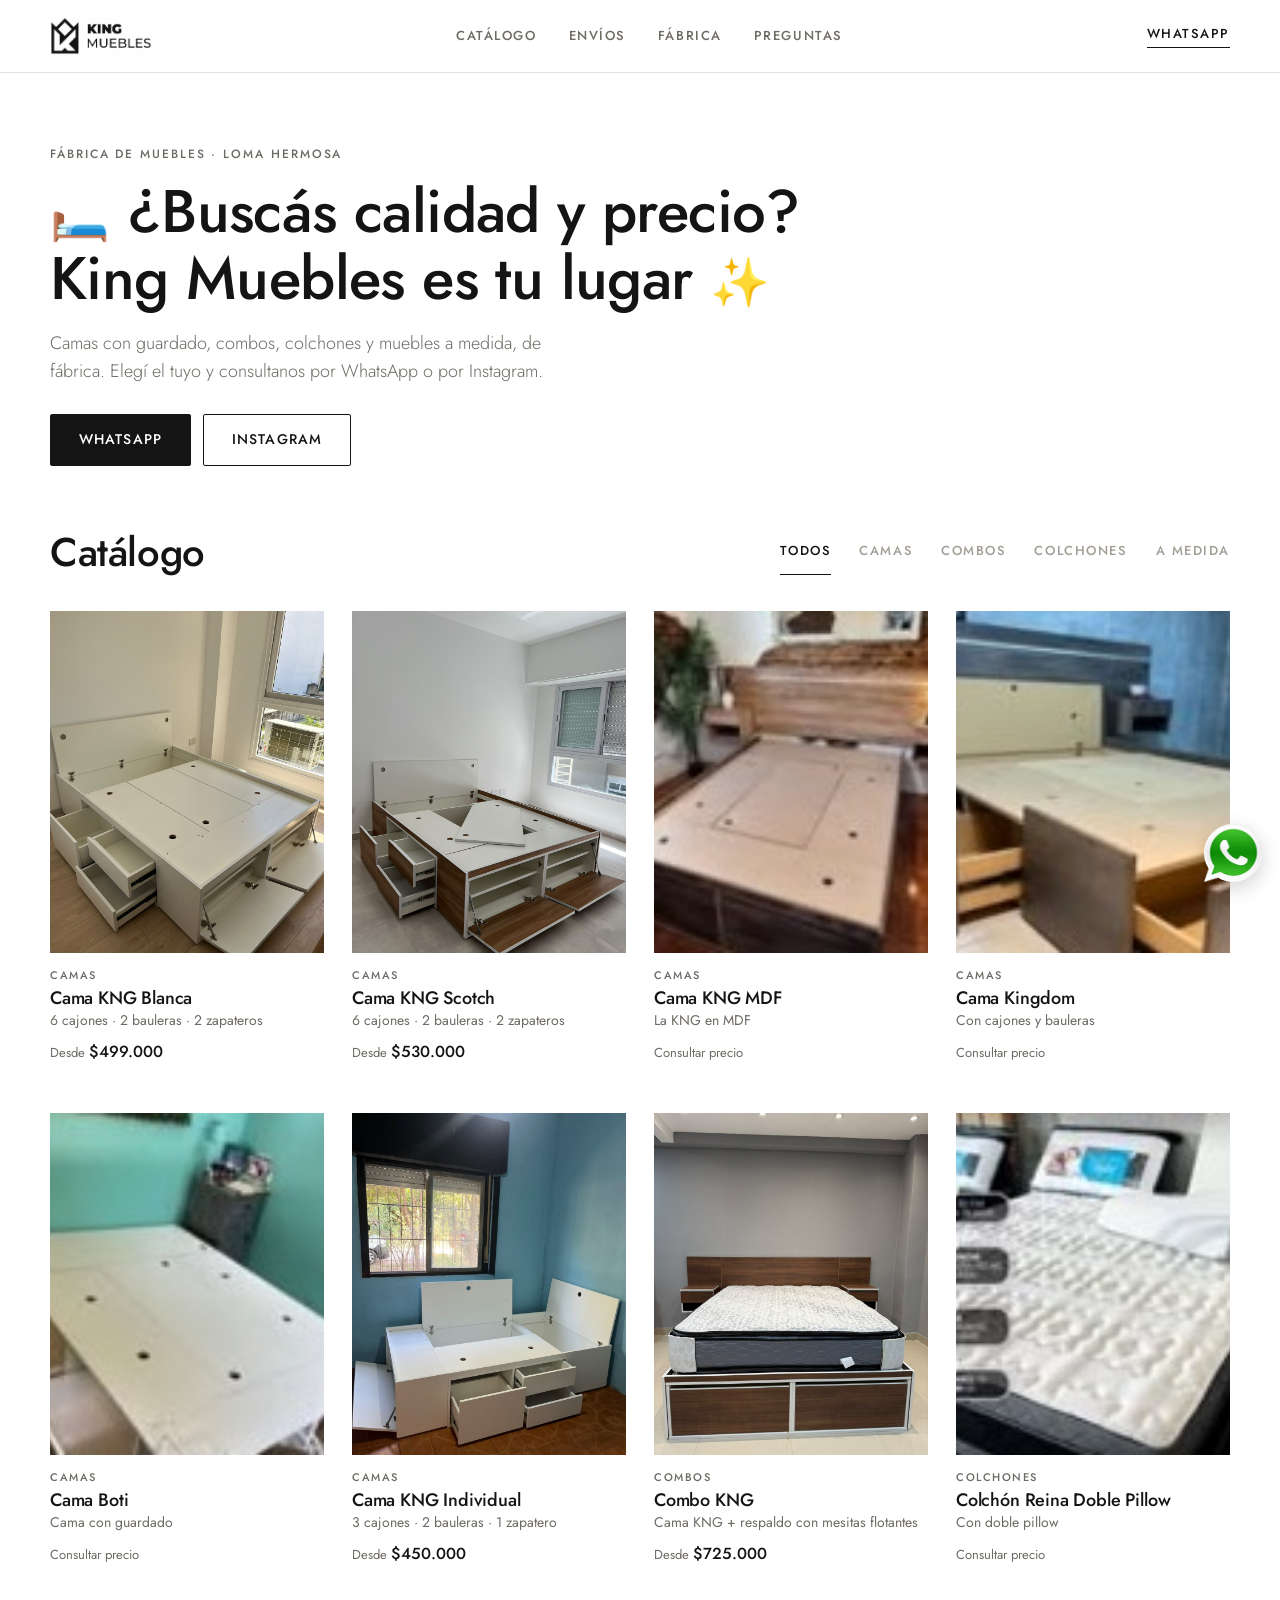
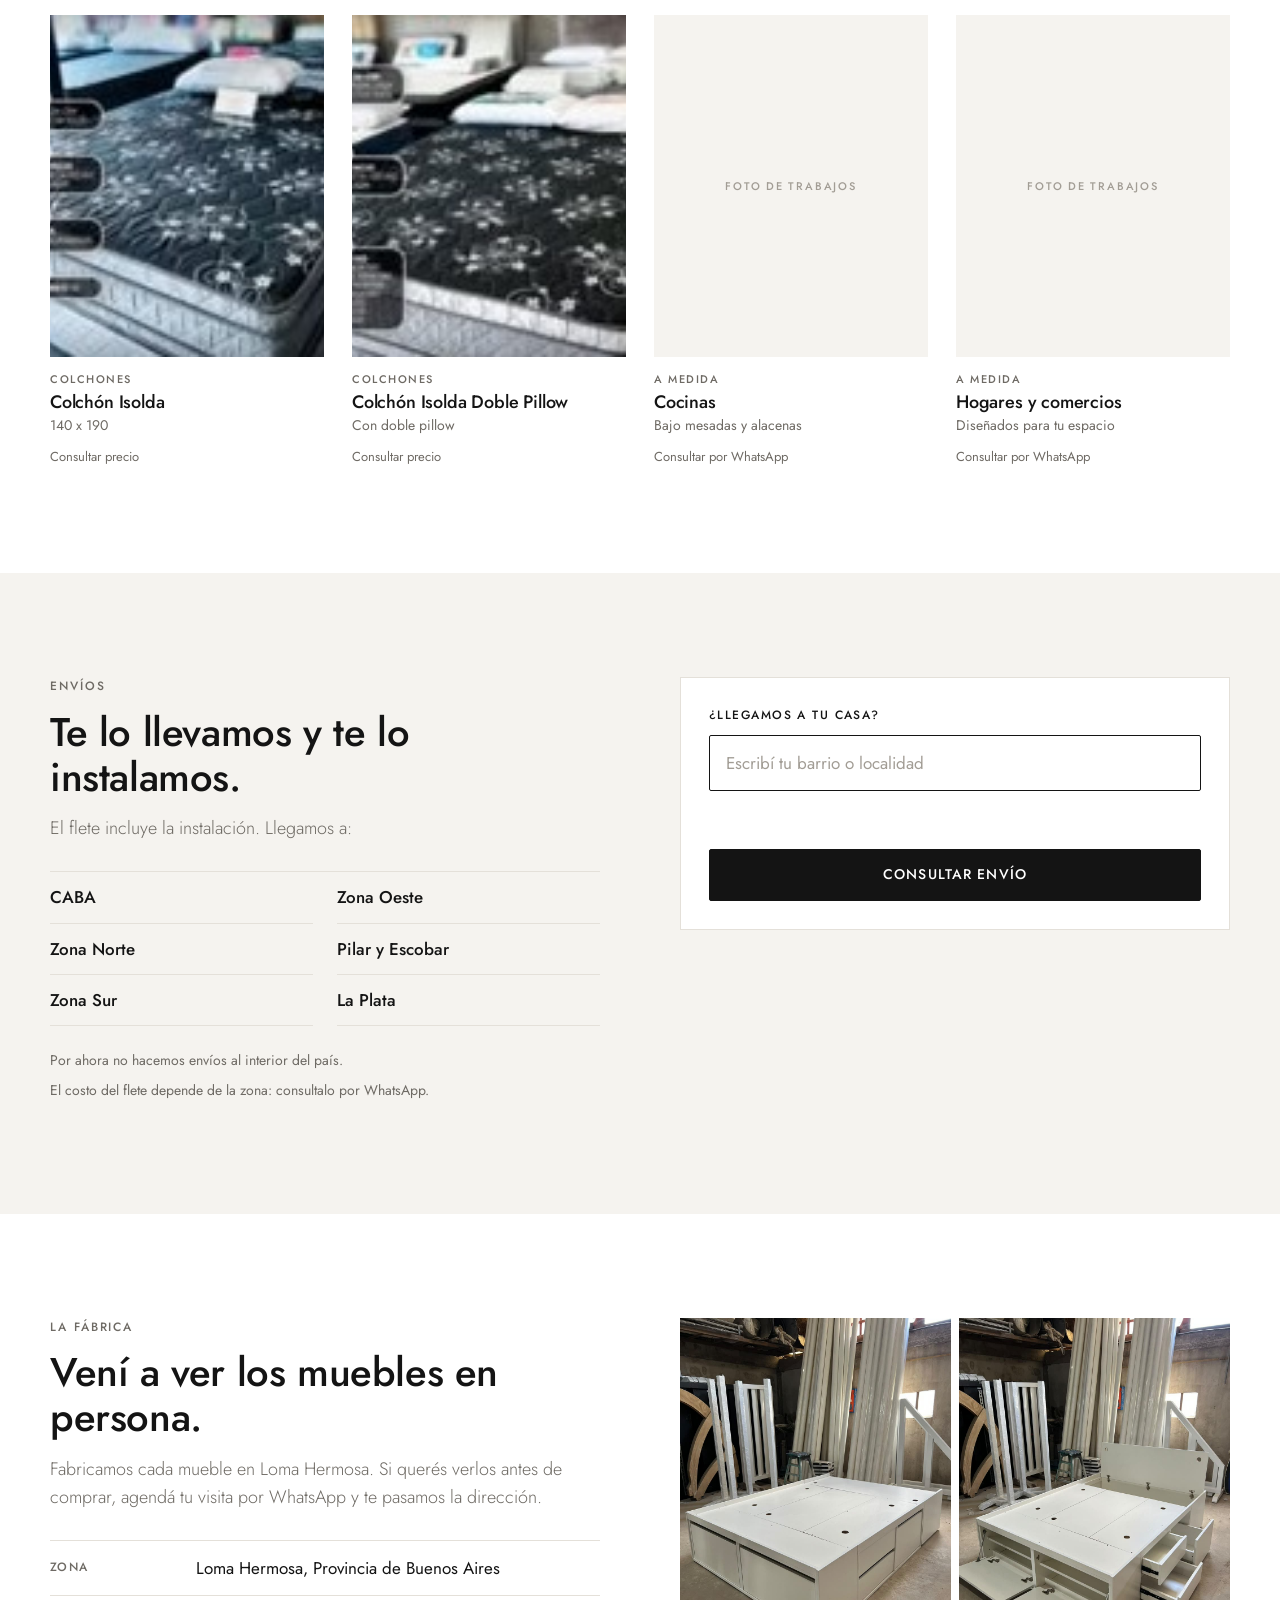
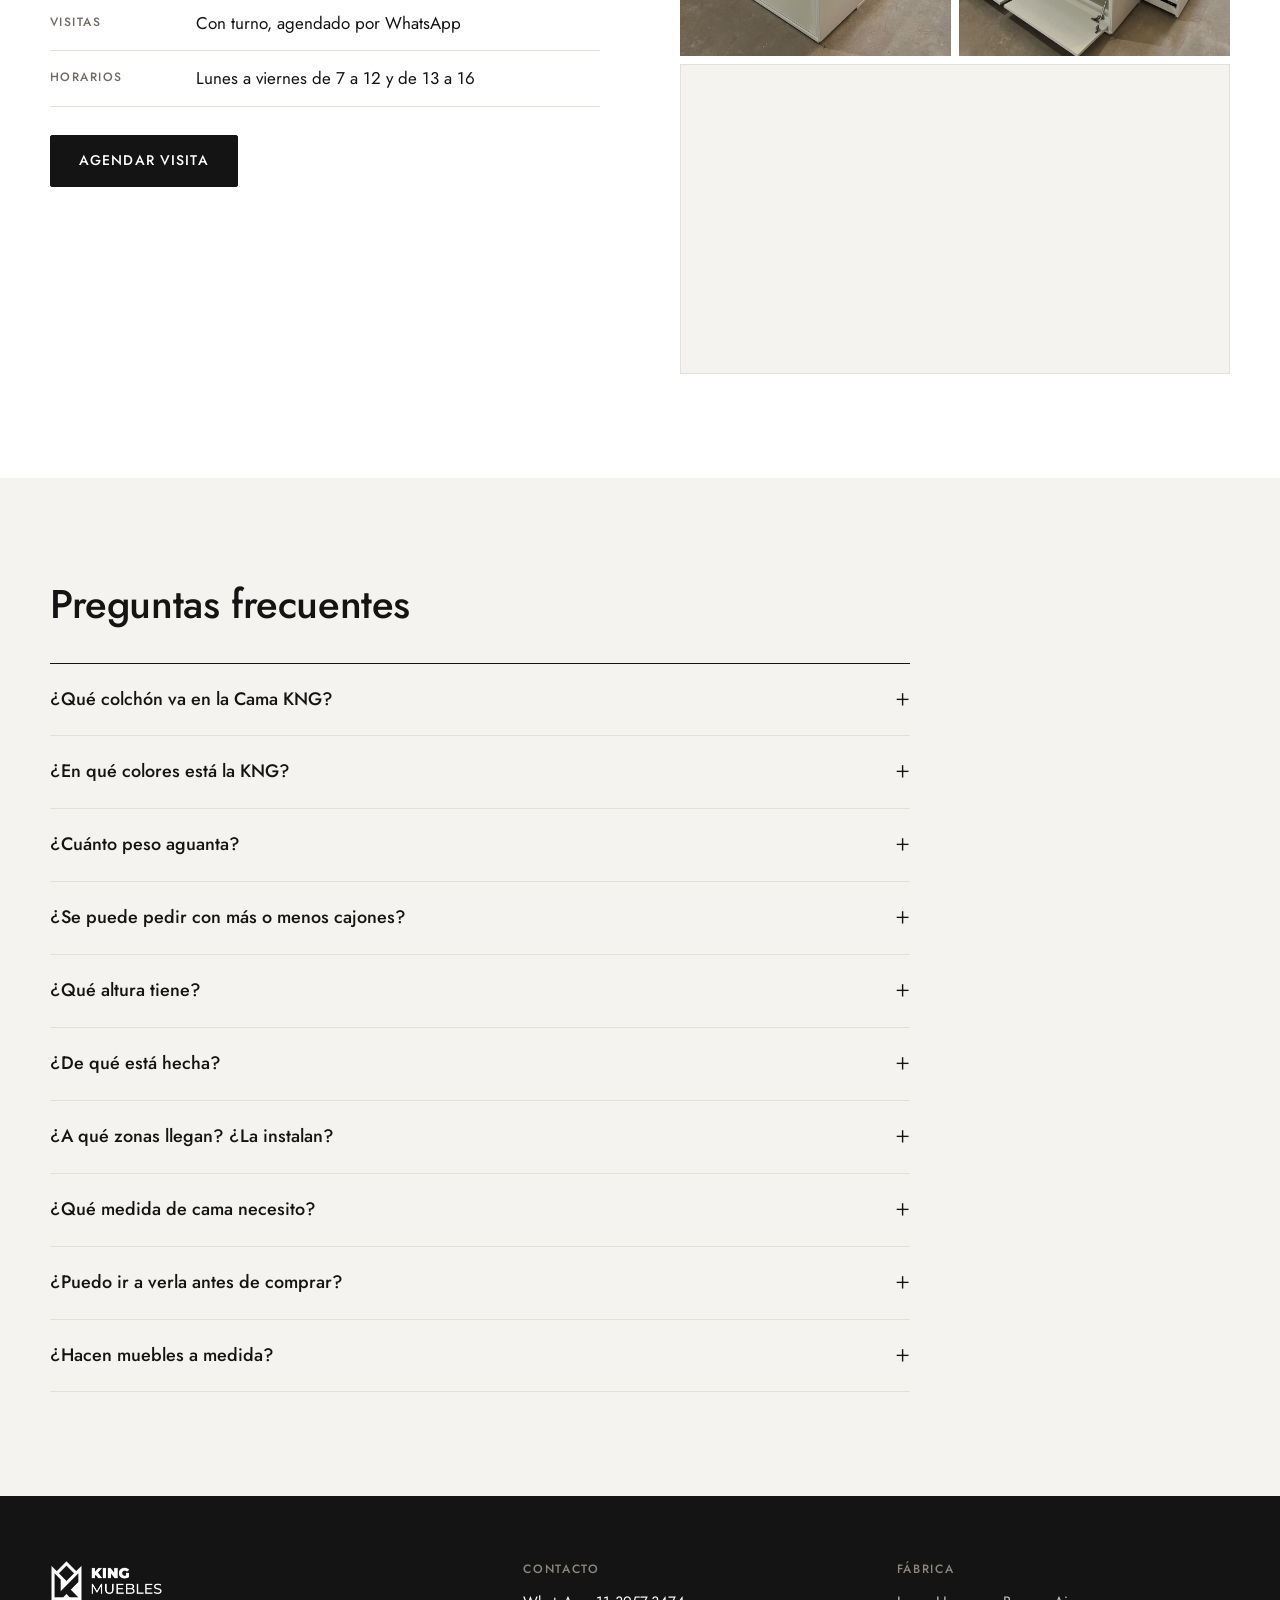
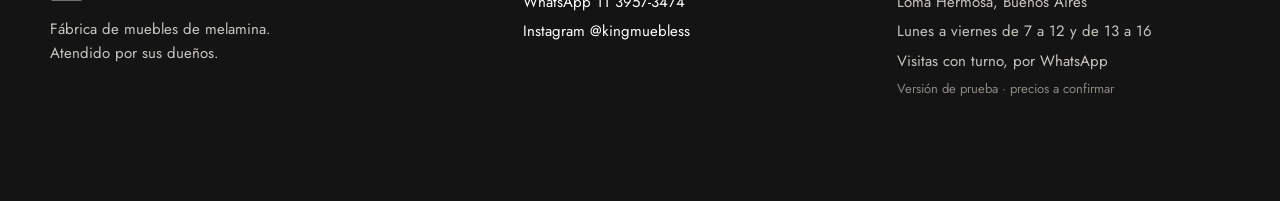
==== index.html @ 6c431b2d "Combo en Helsinki: la foto clara es Helsinki Ramiro confirmó que el combo de madera clara es Helsink" ====
<!doctype html>
<html lang="es-AR">
<head>
  <meta charset="utf-8">
  <meta name="viewport" content="width=device-width, initial-scale=1">
  <meta name="robots" content="noindex, nofollow">  <!-- versión de prueba: que Google no la indexe -->
  <title>King Muebles · Fábrica de muebles de melamina</title>
  <link rel="icon" type="image/png" sizes="32x32" href="assets/favicon-32.png">
  <link rel="apple-touch-icon" href="assets/apple-touch-icon.png">
  <meta name="theme-color" content="#141414">
  <!-- vista previa al compartir el link (WhatsApp, Instagram, Facebook) -->
  <meta property="og:type" content="website">
  <meta property="og:site_name" content="King Muebles">
  <meta property="og:title" content="King Muebles · Fábrica de muebles">
  <meta property="og:description" content="🛏️ ¿Buscás calidad y precio? King Muebles es tu lugar ✨ Camas con guardado y muebles a medida, de fábrica.">
  <meta property="og:image" content="https://agustinjjesus.github.io/king-muebles-maqueta/assets/og-king-muebles.jpg">
  <meta property="og:image:width" content="1200">
  <meta property="og:image:height" content="630">
  <meta property="og:url" content="https://agustinjjesus.github.io/king-muebles-maqueta/">
  <meta name="twitter:card" content="summary_large_image">
  <meta name="description" content="Camas con cajones, bauleras y zapateros en melamina de 18 mm, hechas en nuestra fábrica. Envío con instalación en CABA y GBA.">
  <link rel="preconnect" href="https://fonts.googleapis.com">
  <link rel="preconnect" href="https://fonts.gstatic.com" crossorigin>
  <link href="https://fonts.googleapis.com/css2?family=Jost:wght@300;400;500;600&display=swap" rel="stylesheet">
  <link rel="stylesheet" href="estilos.css?v=16">
  <script src="datos.js?v=19"></script>
</head>
<body>

  <header class="cabecera">
    <div class="contenedor">
      <a class="logo" href="index.html"><img src="assets/logo-negro.png" alt="King Muebles"></a>
      <nav class="menu-escritorio">
        <a href="#catalogo">Catálogo</a>
        <a href="#envios">Envíos</a>
        <a href="#fabrica">Fábrica</a>
        <a href="#preguntas">Preguntas</a>
      </nav>
      <div class="cabecera-acciones">
        <details class="menu-movil">
          <summary>Menú</summary>
          <nav>
            <a href="#catalogo">Catálogo</a>
            <a href="#envios">Envíos</a>
            <a href="#fabrica">Fábrica</a>
            <a href="#preguntas">Preguntas</a>
          </nav>
        </details>
        <a class="contacto" data-wa="Hola! Vi la web de King Muebles y quería hacer una consulta.">WhatsApp</a>
      </div>
    </div>
  </header>

  <section class="portada">
    <div class="contenedor">
      <p class="eyebrow">Fábrica de muebles · Loma Hermosa</p>
      <h1><span class="emoji" aria-hidden="true">🛏️</span> ¿Buscás calidad y precio?<br> King Muebles es&nbsp;tu&nbsp;lugar&nbsp;<span class="emoji" aria-hidden="true">✨</span></h1>
      <p class="lead">Camas con guardado, combos, colchones y muebles a medida, de fábrica. Elegí el tuyo y consultanos por WhatsApp o por Instagram.</p>
      <div class="acciones">
        <a class="btn btn-negro" data-wa="Hola! Vi el catálogo de King Muebles y quería hacer una consulta.">WhatsApp</a>
        <a class="btn btn-borde" data-ig>Instagram</a>
      </div>
    </div>
  </section>

  <section class="seccion" id="catalogo">
    <div class="contenedor">
      <div class="seccion-cabeza">
        <h2>Catálogo</h2>
        <div class="pestanas" role="tablist">
          <button class="pestana activa" data-cat="todos">Todos</button>
          <button class="pestana" data-cat="Camas">Camas</button>
          <button class="pestana" data-cat="Combos">Combos</button>
          <button class="pestana" data-cat="Colchones">Colchones</button>
          <button class="pestana" data-cat="A medida">A medida</button>
        </div>
      </div>
      <div class="grilla" id="grilla">
        <!-- los productos del catálogo se cargan desde datos.js, antes de estas dos tarjetas -->
        <a class="producto" data-cat="A medida" data-wa="Hola! Quiero consultar por una cocina a medida."><div class="foto proximo-foto"><span>Foto de trabajos</span></div><span class="categoria">A medida</span><h3>Cocinas</h3><span class="detalle">Bajo mesadas y alacenas</span><span class="precio"><small>Consultar por WhatsApp</small></span></a>
        <a class="producto" data-cat="A medida" data-wa="Hola! Quiero consultar por un mueble a medida."><div class="foto proximo-foto"><span>Foto de trabajos</span></div><span class="categoria">A medida</span><h3>Hogares y comercios</h3><span class="detalle">Diseñados para tu espacio</span><span class="precio"><small>Consultar por WhatsApp</small></span></a>
      </div>
    </div>
  </section>

  <section class="seccion seccion-alt" id="envios">
    <div class="contenedor dos-col">
      <div>
        <p class="eyebrow">Envíos</p>
        <h2>Te lo llevamos y te lo instalamos.</h2>
        <p class="lead">El flete incluye la instalación. Llegamos a:</p>
        <ul class="zonas">
          <li>CABA</li>
          <li>Zona Norte</li>
          <li>Zona Sur</li>
          <li>Zona Oeste</li>
          <li>Pilar y Escobar</li>
          <li>La Plata</li>
        </ul>
        <p class="nota">Por ahora no hacemos envíos al interior del país.</p>
        <p class="nota">El costo del flete depende de la zona: consultalo por WhatsApp.</p>
      </div>
      <div class="buscador">
        <label for="localidad">¿Llegamos a tu casa?</label>
        <input id="localidad" list="localidades" placeholder="Escribí tu barrio o localidad" autocomplete="off">
        <datalist id="localidades"></datalist>
        <p class="resultado-zona" id="resultado-zona" aria-live="polite"></p>
        <a class="btn btn-negro btn-ancho" id="consultar-envio" data-wa="Hola! Quería consultar el envío a mi zona.">Consultar envío</a>
      </div>
    </div>
  </section>

  <section class="seccion" id="fabrica">
    <div class="contenedor dos-col">
      <div>
        <p class="eyebrow">La fábrica</p>
        <h2>Vení a ver los muebles en persona.</h2>
        <p class="lead">Fabricamos cada mueble en Loma Hermosa. Si querés verlos antes de comprar, agendá tu visita por WhatsApp y te pasamos la dirección.</p>
        <dl class="ficha-datos">
          <div><dt>Zona</dt><dd>Loma Hermosa, Provincia de Buenos Aires</dd></div>
          <div><dt>Visitas</dt><dd>Con turno, agendado por WhatsApp</dd></div>
          <div><dt>Horarios</dt><dd>Lunes a viernes de 7 a 12 y de 13 a 16</dd></div>
        </dl>
        <div class="acciones">
          <a class="btn btn-negro" data-wa="Hola! Quiero agendar una visita a la fábrica.">Agendar visita</a>
        </div>
      </div>
      <div class="fabrica-medios">
        <div class="fotos-fabrica">
          <img src="assets/reales/fabrica-2.jpg" alt="Cama KNG blanca terminada en la fábrica" loading="lazy">
          <img src="assets/reales/fabrica-1.jpg" alt="Cama KNG blanca abierta en la fábrica" loading="lazy">
        </div>
        <div class="mapa">
          <iframe title="Loma Hermosa, Provincia de Buenos Aires" src="https://maps.google.com/maps?q=Loma%20Hermosa%2C%20Buenos%20Aires&z=13&output=embed" loading="lazy" referrerpolicy="no-referrer-when-downgrade"></iframe>
        </div>
      </div>
    </div>
  </section>

  <section class="seccion seccion-alt" id="preguntas">
    <div class="contenedor">
      <div class="seccion-cabeza"><h2>Preguntas frecuentes</h2></div>
      <div class="preguntas">
        <details>
          <summary>¿Qué colchón va en la Cama KNG?</summary>
          <p>La KNG de 1,40 x 1,90 lleva un colchón de 2 plazas de 1,40 x 1,90. También la hacemos en otras medidas: consultanos.</p>
        </details>
        <details>
          <summary>¿En qué colores está la KNG?</summary>
          <p>En blanco o en cualquiera de los colores de nuestro muestrario. En la ficha de la cama elegís el color y ves el precio; en el catálogo tenés fotos de la blanca y de la Scotch.</p>
        </details>
        <details>
          <summary>¿Cuánto peso aguanta?</summary>
          <p>La estructura de la Cama KNG soporta hasta 600 kg.</p>
        </details>
        <details>
          <summary>¿Se puede pedir con más o menos cajones?</summary>
          <p>Sí. La KNG se hace con 4, 6 u 8 cajones, siempre con 2 bauleras y 2 zapateros.</p>
        </details>
        <details>
          <summary>¿Qué altura tiene?</summary>
          <p>La base mide 40 cm de alto. Si la querés más baja, la hacemos de 30 cm.</p>
        </details>
        <details>
          <summary>¿De qué está hecha?</summary>
          <p>Melamina de 18 mm, interior y exterior, con cantos de PVC. Cajones con guías telescópicas, herrajes metálicos, bauleras con bisagras y zapateros con pistones y bisagras.</p>
        </details>
        <details>
          <summary>¿A qué zonas llegan? ¿La instalan?</summary>
          <p>Llegamos a CABA, Zona Norte, Zona Sur, Zona Oeste, Pilar, Escobar y La Plata, y el flete incluye la instalación. Por ahora no hacemos envíos al interior del país.</p>
        </details>
        <details>
          <summary>¿Qué medida de cama necesito?</summary>
          <p>Depende del colchón. Estas son las medidas más comunes:</p>
          <table class="tabla-medidas">
            <thead><tr><th>Cama</th><th>Colchón</th></tr></thead>
            <tbody>
              <tr><td>1 plaza</td><td>80 x 190 o 90 x 190 cm</td></tr>
              <tr><td>1 plaza y media</td><td>100 x 190 cm</td></tr>
              <tr><td>2 plazas</td><td>140 x 190 cm</td></tr>
              <tr><td>Queen</td><td>160 x 200 cm</td></tr>
              <tr><td>King</td><td>180 x 200 cm</td></tr>
              <tr><td>Super King</td><td>200 x 200 cm</td></tr>
            </tbody>
          </table>
          <p>Si tu colchón tiene otra medida, consultanos: hacemos la cama a medida.</p>
        </details>
        <details>
          <summary>¿Puedo ir a verla antes de comprar?</summary>
          <p>Sí, con turno. La fábrica está en Loma Hermosa: escribinos por WhatsApp, agendamos el día y te pasamos la dirección. Atendemos de lunes a viernes de 7 a 12 y de 13 a 16.</p>
        </details>
        <details>
          <summary>¿Hacen muebles a medida?</summary>
          <p>Sí: cocinas (bajo mesadas y alacenas), muebles para el hogar y para comercios. Contanos qué necesitás por WhatsApp y te pasamos presupuesto.</p>
        </details>
      </div>
    </div>
  </section>

  <footer class="pie">
    <div class="contenedor">
      <div>
        <img class="logo-pie" src="assets/logo.png" alt="King Muebles">
        <p style="margin-top:16px">Fábrica de muebles de melamina.<br>Atendido por sus dueños.</p>
      </div>
      <div>
        <h4>Contacto</h4>
        <p><a data-wa="Hola! Vi la web de King Muebles y quería hacer una consulta.">WhatsApp 11 3957-3474</a></p>
        <p><a href="https://www.instagram.com/kingmuebless/" target="_blank" rel="noopener">Instagram @kingmuebless</a></p>
      </div>
      <div>
        <h4>Fábrica</h4>
        <p>Loma Hermosa, Buenos Aires</p>
        <p>Lunes a viernes de 7 a 12 y de 13 a 16</p>
        <p>Visitas con turno, por WhatsApp</p>
        <p class="prueba">Versión de prueba · precios a confirmar</p>
      </div>
    </div>
  </footer>

  <a class="wa-flotante" aria-label="Escribinos por WhatsApp" data-wa="Hola! Vi la web de King Muebles y quería hacer una consulta.">
    <img src="assets/whatsapp.png" alt="">
  </a>

  <script>
    // productos reales, al principio de la grilla
    const grilla = document.getElementById("grilla");
    KM.productos.slice().reverse().forEach((p) => {
      const a = document.createElement("a");
      a.className = "producto";
      a.dataset.cat = p.categoria;
      if (p.url) {
        a.href = p.url;
      } else {
        // sin ficha todavía: abre WhatsApp con el producto
        a.href = waLink(`Hola! Vi en la web ${articulo(p)} ${p.nombre} y quería ${p.desde ? "más info" : "consultar el precio"}.`);
        a.target = "_blank";
        a.rel = "noopener";
      }
      a.innerHTML = `
        <div class="foto"><img src="${p.foto}" alt="${p.nombre}" loading="lazy"></div>
        <span class="categoria">${p.categoria}</span>
        <h3>${p.nombre}</h3>
        <span class="detalle">${p.bajada}</span>
        <span class="precio">${p.desde ? `<small>Desde </small>${pesos(p.desde)}` : "<small>Consultar precio</small>"}</span>`;
      grilla.prepend(a);
    });

    // filtro por categoría (las migas de las fichas llegan con ?cat=Camas, etc.)
    document.querySelectorAll(".pestana").forEach((b) => {
      b.addEventListener("click", () => {
        document.querySelectorAll(".pestana").forEach((x) => x.classList.toggle("activa", x === b));
        document.querySelectorAll("#grilla .producto").forEach((p) => {
          p.hidden = b.dataset.cat !== "todos" && p.dataset.cat !== b.dataset.cat;
        });
      });
    });
    const catPedida = new URLSearchParams(location.search).get("cat");
    const pestanaPedida = [...document.querySelectorAll(".pestana")].find((b) => b.dataset.cat === catPedida);
    if (pestanaPedida) pestanaPedida.click();

    // ¿Llegamos a tu casa?
    const lista = document.getElementById("localidades");
    const vistos = new Set();
    LUGARES.forEach((l) => {
      const clave = l.nombre + "|" + l.partido;
      if (vistos.has(clave)) return;
      vistos.add(clave);
      const o = document.createElement("option");
      o.value = l.nombre;
      if (l.nombre !== l.partido) o.label = l.partido;
      lista.appendChild(o);
    });
    const campo = document.getElementById("localidad");
    const resultado = document.getElementById("resultado-zona");
    const botonEnvio = document.getElementById("consultar-envio");
    campo.addEventListener("input", () => {
      const texto = campo.value.trim();
      const l = buscarLugar(texto);
      resultado.className = "resultado-zona";
      if (!texto) {
        resultado.textContent = "";
        return;
      }
      if (l && l.ambigua && l.exacta) {
        // mismo nombre en dos partidos (ej. Remedios de Escalada)
        resultado.classList.add("si");
        resultado.textContent = l.opciones
          .map((o) => `${o.nombre}, ${o.partido}: ${o.zona ? "llegamos (" + o.zona + ")" : "consultanos"}`)
          .join(" · ");
        botonEnvio.href = waLink(`Hola! Quería consultar el envío a ${l.opciones[0].nombre}.`);
        return;
      }
      if (l && l.ambigua) {
        resultado.textContent = "Seguí escribiendo o elegí tu localidad de la lista.";
        return;
      }
      if (l && l.zona) {
        const donde = l.nombre === l.partido || l.zona === l.partido || l.zona === "CABA" ? l.nombre : `${l.nombre}, ${l.partido}`;
        resultado.classList.add("si");
        resultado.textContent = `Llegamos a ${donde} (${l.zona}), con instalación incluida.`;
        botonEnvio.href = waLink(`Hola! Quería consultar el envío a ${donde} (${l.zona}).`);
      } else if (l) {
        const donde = l.nombre === l.partido ? l.nombre : `${l.nombre}, ${l.partido}`;
        resultado.classList.add("no");
        resultado.textContent = `Consultanos: te confirmamos si llegamos a ${donde} y el costo del envío.`;
        botonEnvio.href = waLink(`Hola! Quería consultar si llegan con el envío a ${donde}.`);
      } else if (normal(texto).length >= 3) {
        resultado.classList.add("no");
        resultado.textContent = "No la encontramos. Escribinos y te confirmamos si llegamos.";
        botonEnvio.href = waLink(`Hola! Quería consultar si llegan con el envío a ${texto}.`);
      }
    });
  </script>
</body>
</html>
---- estilos.css ----
/* King Muebles — maqueta
   Línea visual: blanco y negro como el logo, esquinas rectas, líneas finas,
   tipografía geométrica (Jost) emparentada con la del logo. */

:root {
  --tinta: #141414;
  --papel: #ffffff;
  --hueso: #f5f3ef;
  --linea: #e4e0d9;
  --gris: #6e6a64;
  --gris-claro: #a29d95;
  --wa: #25d366;
  --ancho: 1180px;
}

* { box-sizing: border-box; }
html { scroll-behavior: smooth; }
[id] { scroll-margin-top: 84px; }
body {
  margin: 0;
  font-family: "Jost", "Century Gothic", system-ui, sans-serif;
  font-weight: 400;
  font-size: 17px;
  line-height: 1.55;
  color: var(--tinta);
  background: var(--papel);
  -webkit-font-smoothing: antialiased;
}
img, video { display: block; max-width: 100%; }
[hidden] { display: none !important; }   /* que el atributo hidden gane a los display: flex/grid */
a { color: inherit; }
.contenedor { width: min(var(--ancho), 100% - 40px); margin-inline: auto; }

/* textos */
.eyebrow {
  margin: 0 0 14px;
  font-size: 12px; font-weight: 500; letter-spacing: 0.16em; text-transform: uppercase;
  color: var(--gris);
}
h1, h2, h3 { font-weight: 500; letter-spacing: -0.01em; line-height: 1.12; margin: 0; }
h2 { font-size: clamp(28px, 4.2vw, 40px); }
.lead { font-size: 18px; color: var(--gris); font-weight: 300; max-width: 520px; }

/* botones */
.btn {
  display: inline-flex; align-items: center; justify-content: center;
  min-height: 52px; padding: 0 28px;
  font: inherit; font-size: 14px; font-weight: 500; letter-spacing: 0.08em; text-transform: uppercase;
  text-decoration: none; cursor: pointer; border-radius: 2px;
  transition: background 0.2s ease, color 0.2s ease, border-color 0.2s ease;
}
.btn-negro { background: var(--tinta); color: var(--papel); border: 1px solid var(--tinta); }
.btn-negro:hover { background: #333; border-color: #333; }
.btn-borde { background: transparent; color: var(--tinta); border: 1px solid var(--tinta); }
.btn-borde:hover { background: var(--tinta); color: var(--papel); }
.btn-ancho { width: 100%; }
.btn-ancho + .btn-ancho { margin-top: 10px; }
.link-flecha {
  font-size: 14px; font-weight: 500; letter-spacing: 0.08em; text-transform: uppercase;
  text-decoration: none; border-bottom: 1px solid var(--tinta); padding-bottom: 3px;
}

/* encabezado */
.cabecera {
  position: sticky; top: 0; z-index: 20;
  background: rgba(255, 255, 255, 0.96);
  backdrop-filter: saturate(1.4) blur(8px);
  border-bottom: 1px solid var(--linea);
}
.cabecera .contenedor { display: flex; align-items: center; justify-content: space-between; height: 72px; gap: 24px; }
.cabecera .logo img { height: 38px; width: auto; }
.cabecera .menu-escritorio { display: none; gap: 32px; }
.cabecera nav a, .cabecera .contacto, .menu-movil summary {
  font-size: 13px; font-weight: 500; letter-spacing: 0.12em; text-transform: uppercase; text-decoration: none;
}
.cabecera nav a { color: var(--gris); }
.cabecera nav a:hover { color: var(--tinta); }
.cabecera .contacto { border-bottom: 1px solid var(--tinta); padding-bottom: 2px; }
.cabecera-acciones { display: flex; align-items: center; gap: 28px; }
/* celular y tablet: "Menú" despliega los mismos links debajo de la cabecera */
.menu-movil summary { cursor: pointer; list-style: none; padding-bottom: 2px; border-bottom: 1px solid transparent; }
.menu-movil summary::-webkit-details-marker { display: none; }
.menu-movil[open] summary { border-bottom-color: var(--tinta); }
.menu-movil nav {
  position: absolute; left: 0; right: 0; top: 100%;
  display: flex; flex-direction: column; padding: 0 20px 8px;
  background: var(--papel); border-bottom: 1px solid var(--linea);
}
.menu-movil nav a { padding: 16px 0; border-bottom: 1px solid var(--linea); color: var(--tinta); font-size: 14px; }
.menu-movil nav a:last-child { border-bottom: 0; }
@media (min-width: 900px) {
  .cabecera .menu-escritorio { display: flex; }
  .menu-movil { display: none; }
}

/* portada: la frase de Ramiro y enseguida el catálogo */
.portada { padding: 48px 0 0; }
.portada h1 { font-size: clamp(34px, 5.4vw, 60px); margin-bottom: 18px; text-wrap: balance; max-width: 16em; }
/* los emojis de la frase de Ramiro: los del sistema de cada celular, un poco más chicos que el texto */
.portada h1 .emoji { font-size: 0.8em; font-family: "Apple Color Emoji", "Segoe UI Emoji", "Noto Color Emoji", sans-serif; }
.portada .lead { margin: 0 0 28px; }
.portada + .seccion { padding-top: 48px; }
@media (min-width: 900px) {
  .portada { padding-top: 72px; }
  .portada + .seccion { padding-top: 64px; }
}

/* secciones */
.seccion { padding: 72px 0; }
.seccion-alt { background: var(--hueso); }
.seccion-cabeza { display: flex; flex-wrap: wrap; align-items: end; justify-content: space-between; gap: 20px; margin-bottom: 36px; }
@media (min-width: 900px) { .seccion { padding: 104px 0; } }

/* catálogo */
.pestanas { display: flex; gap: 28px; overflow-x: auto; scrollbar-width: none; border-bottom: 1px solid var(--linea); width: 100%; }
.pestanas::-webkit-scrollbar { display: none; }
.pestana {
  flex: none; background: none; border: 0; cursor: pointer; padding: 0 0 12px;
  font: inherit; font-size: 13px; font-weight: 500; letter-spacing: 0.12em; text-transform: uppercase;
  color: var(--gris-claro); border-bottom: 2px solid transparent; margin-bottom: -1px;
}
.pestana.activa { color: var(--tinta); border-bottom-color: var(--tinta); }
@media (max-width: 899px) {
  .pestanas { padding-right: 40px; -webkit-mask-image: linear-gradient(to right, #000 calc(100% - 48px), transparent); mask-image: linear-gradient(to right, #000 calc(100% - 48px), transparent); }
}
@media (min-width: 900px) { .pestanas { width: auto; border-bottom: 0; } }

.grilla { display: grid; grid-template-columns: 1fr 1fr; gap: 32px 16px; }
@media (min-width: 900px) { .grilla { grid-template-columns: repeat(4, 1fr); gap: 48px 28px; } }
.producto { text-decoration: none; display: flex; flex-direction: column; }
.producto .foto { aspect-ratio: 4 / 5; background: var(--hueso); overflow: hidden; margin-bottom: 14px; }
.producto .foto img { width: 100%; height: 100%; object-fit: cover; transition: transform 0.5s ease; }
.producto:hover .foto img { transform: scale(1.03); }
.producto .categoria { font-size: 11px; font-weight: 500; letter-spacing: 0.14em; text-transform: uppercase; color: var(--gris); }
.producto h3 { font-size: 18px; margin: 4px 0 2px; }
.producto .detalle { font-size: 14px; color: var(--gris); }
.producto .precio { margin-top: 8px; font-size: 16px; font-weight: 500; }
.producto .precio small { font-size: 13px; font-weight: 400; color: var(--gris); }
.producto.proximo .foto, .producto .proximo-foto { display: grid; place-items: center; }
.producto.proximo .foto span, .producto .proximo-foto span { font-size: 11px; font-weight: 500; letter-spacing: 0.16em; text-transform: uppercase; color: var(--gris-claro); }
.producto.proximo h3 { color: var(--gris-claro); }

/* guía de medidas */
.tabla-medidas { width: 100%; max-width: 520px; border-collapse: collapse; margin: 0 0 18px; font-size: 15px; }
.tabla-medidas th { text-align: left; font-size: 11px; font-weight: 500; letter-spacing: 0.12em; text-transform: uppercase; color: var(--gris); padding: 0 0 8px; }
.tabla-medidas td { padding: 10px 0; border-top: 1px solid var(--linea); }
.tabla-medidas td:first-child { font-weight: 500; width: 45%; }

/* opiniones */
.nota-google { display: flex; align-items: baseline; flex-wrap: wrap; gap: 4px 14px; }
.nota-google strong { font-size: clamp(44px, 6vw, 60px); font-weight: 500; line-height: 1; letter-spacing: -0.02em; }
.nota-google .estrellas { font-size: 18px; letter-spacing: 3px; }
.nota-google span:last-child { width: 100%; font-size: 14px; color: var(--gris); }
.opiniones { list-style: none; margin: 0; padding: 0; display: grid; gap: 0; }
.opiniones li { border-top: 1px solid var(--tinta); padding: 22px 0 28px; }
.opiniones li { display: flex; flex-direction: column; justify-content: space-between; gap: 20px; }
.opiniones blockquote { margin: 0; font-size: 19px; font-weight: 400; line-height: 1.45; }
.autor { display: flex; align-items: center; gap: 12px; }
.autor .avatar {
  flex: none; width: 42px; height: 42px; border-radius: 50%;
  display: grid; place-items: center; background: var(--tinta); color: var(--papel);
  font-size: 17px; font-weight: 500;
}
.autor strong { display: block; font-size: 15px; font-weight: 500; }
.autor .fuente { font-size: 11px; font-weight: 500; letter-spacing: 0.12em; text-transform: uppercase; color: var(--gris); }
@media (min-width: 900px) { .opiniones { grid-template-columns: repeat(3, 1fr); gap: 40px; } }

/* mapa y fotos de la fábrica */
.mapa { aspect-ratio: 4 / 3; background: var(--hueso); border: 1px solid var(--linea); }
.fabrica-medios { display: grid; gap: 8px; }
.fotos-fabrica { display: grid; grid-template-columns: repeat(2, minmax(0, 1fr)); gap: 8px; }
.fotos-fabrica img { width: 100%; aspect-ratio: 4 / 5; object-fit: cover; background: #ebe8e2; }
.fabrica-medios .mapa { aspect-ratio: 16 / 9; }
.mapa iframe { width: 100%; height: 100%; border: 0; display: block; filter: grayscale(1) contrast(1.05); }

/* fábrica y envíos */
.dos-col { display: grid; grid-template-columns: minmax(0, 1fr); gap: 40px; }
@media (min-width: 900px) { .dos-col { grid-template-columns: repeat(2, minmax(0, 1fr)); gap: 80px; align-items: start; } }
.dos-col h2 { margin-bottom: 16px; }
.dos-col .lead { margin: 0 0 28px; }
.acciones { display: flex; flex-wrap: wrap; gap: 12px; }
.ficha-datos { margin: 0 0 28px; border-top: 1px solid var(--linea); }
.ficha-datos div { display: grid; grid-template-columns: 130px 1fr; gap: 16px; padding: 14px 0; border-bottom: 1px solid var(--linea); }
.ficha-datos dt { font-size: 12px; font-weight: 500; letter-spacing: 0.12em; text-transform: uppercase; color: var(--gris); padding-top: 3px; }
.ficha-datos dd { margin: 0; }
.ficha-datos .pendiente { color: var(--gris-claro); }
.foto-pendiente {
  aspect-ratio: 4 / 3; background: var(--hueso); display: grid; place-items: center;
  font-size: 11px; font-weight: 500; letter-spacing: 0.16em; text-transform: uppercase; color: var(--gris-claro);
}
.seccion-alt .foto-pendiente { background: #ebe8e2; }

.zonas { list-style: none; margin: 0 0 24px; padding: 0; columns: 2; column-gap: 24px; border-top: 1px solid var(--linea); }
.zonas li { break-inside: avoid; padding: 12px 0; border-bottom: 1px solid var(--linea); font-weight: 500; }
.nota { font-size: 14px; color: var(--gris); margin: 0 0 8px; }

.buscador { background: var(--papel); border: 1px solid var(--linea); padding: 28px; }
.buscador label { display: block; font-size: 12px; font-weight: 500; letter-spacing: 0.12em; text-transform: uppercase; margin-bottom: 10px; }
.buscador input {
  width: 100%; font: inherit; font-size: 17px; padding: 14px 16px;
  border: 1px solid var(--tinta); border-radius: 2px; background: var(--papel); color: var(--tinta);
}
.buscador input::placeholder { color: var(--gris-claro); }
.buscador input:focus { outline: 2px solid var(--tinta); outline-offset: 1px; }
.resultado-zona { min-height: 26px; margin: 14px 0 18px; font-size: 15px; }
.resultado-zona.si::before { content: "✓  "; font-weight: 600; }
.resultado-zona.no { color: var(--gris); }

/* preguntas */
.preguntas { border-top: 1px solid var(--tinta); max-width: 860px; }
.preguntas details { border-bottom: 1px solid var(--linea); }
.preguntas summary {
  cursor: pointer; list-style: none; padding: 22px 0; display: flex; justify-content: space-between; gap: 24px;
  font-size: 18px; font-weight: 500;
}
.preguntas summary::-webkit-details-marker { display: none; }
.preguntas summary::after { content: "+"; font-weight: 300; font-size: 26px; line-height: 0.9; }
.preguntas details[open] summary::after { content: "−"; }
.preguntas details p { margin: 0 0 22px; color: var(--gris); max-width: 680px; }

/* pie */
.pie { background: var(--tinta); color: #c9c5bf; padding: 64px 0 96px; font-size: 15px; }
.pie .contenedor { display: grid; gap: 40px; }
.pie .logo-pie { height: 42px; width: auto; }
.pie h4 { margin: 0 0 12px; font-size: 12px; font-weight: 500; letter-spacing: 0.14em; text-transform: uppercase; color: #8d8981; }
.pie a { text-decoration: none; color: var(--papel); }
.pie a:hover { text-decoration: underline; }
.pie p { margin: 0 0 6px; }
.pie .prueba { font-size: 13px; color: #8d8981; }
@media (min-width: 900px) { .pie .contenedor { grid-template-columns: 1.3fr 1fr 1fr; } }

/* WhatsApp flotante: solo el ícono */
.wa-flotante {
  position: fixed; right: 18px; bottom: 18px; z-index: 30;
  width: 58px; height: 58px; border-radius: 50%;
  display: grid; place-items: center;
  box-shadow: 0 6px 20px rgba(0, 0, 0, 0.18);
  background: var(--papel);
}
.wa-flotante img { width: 58px; height: 58px; }

/* ficha de producto */
.migas { padding: 20px 0 0; font-size: 12px; font-weight: 500; letter-spacing: 0.12em; text-transform: uppercase; color: var(--gris); }
.migas a { text-decoration: none; }
.ficha { display: grid; gap: 36px; padding: 24px 0 80px; }
@media (min-width: 900px) {
  .ficha { grid-template-columns: 1.1fr 0.9fr; gap: 72px; align-items: start; }
  .galeria { position: sticky; top: 96px; }   /* la foto acompaña mientras se leen las especificaciones */
}
.galeria .principal { aspect-ratio: 4 / 5; background: var(--hueso); overflow: hidden; }
.galeria .principal img, .galeria .principal video { width: 100%; height: 100%; object-fit: cover; }
.galeria .principal img { object-position: 50% 80%; }
.galeria .miniaturas { display: grid; grid-template-columns: repeat(5, minmax(0, 1fr)); gap: 8px; margin-top: 8px; }
.galeria .miniaturas button {
  aspect-ratio: 1; padding: 0; cursor: pointer; background: var(--hueso); position: relative;
  border: 1px solid transparent; border-radius: 0; overflow: hidden;
}
.galeria .miniaturas button.activa { border-color: var(--tinta); }
.galeria .miniaturas img { width: 100%; height: 100%; object-fit: cover; }
.galeria .miniaturas .play {
  position: absolute; left: 8px; bottom: 8px; background: var(--papel); color: var(--tinta);
  font-size: 10px; font-weight: 500; letter-spacing: 0.12em; text-transform: uppercase; padding: 3px 6px;
}
.info-producto h1 { font-size: clamp(34px, 5vw, 46px); }
.info-producto .sub { color: var(--gris); margin: 8px 0 24px; }
.precio-ficha { font-size: 32px; font-weight: 500; margin: 0; letter-spacing: -0.01em; }
.precio-nota { font-size: 14px; color: var(--gris); margin: 4px 0 28px; min-height: 22px; }
.opcion { margin-bottom: 22px; }
.opcion > span { display: block; font-size: 12px; font-weight: 500; letter-spacing: 0.12em; text-transform: uppercase; margin-bottom: 10px; }
.opcion .botones { display: flex; flex-wrap: wrap; gap: 8px; }
.opcion button {
  min-height: 46px; min-width: 64px; padding: 0 18px; cursor: pointer;
  font: inherit; font-size: 15px; background: var(--papel); color: var(--tinta);
  border: 1px solid var(--linea); border-radius: 2px;
}
.opcion button:hover { border-color: var(--tinta); }
.opcion button.activa { background: var(--tinta); color: var(--papel); border-color: var(--tinta); }
.opcion .color-elegido { text-transform: none; letter-spacing: 0; font-weight: 400; color: var(--gris); font-size: 14px; }
.opcion .botones.colores { display: grid; grid-template-columns: repeat(5, minmax(0, 1fr)); gap: 8px; }
.opcion .muestra {
  min-height: 0; min-width: 0; padding: 0; display: flex; flex-direction: column; text-align: left;
  border: 1px solid var(--linea); border-radius: 2px; background: var(--papel); overflow: hidden;
  font: inherit; text-decoration: none; cursor: pointer;
}
.opcion .muestra:hover { border-color: var(--tinta); }
.opcion .muestra img { width: 100%; aspect-ratio: 3 / 2; object-fit: cover; display: block; }
.opcion .muestra span { font-size: 11px; line-height: 1.25; padding: 6px 6px 7px; color: var(--tinta); }
.opcion .muestra small { display: block; margin-top: 2px; font-size: 11px; color: var(--gris); }
.opcion .muestra.activa { background: var(--papel); color: var(--tinta); border-color: var(--tinta); box-shadow: inset 0 0 0 1px var(--tinta); }
.colores-nota { margin: 10px 0 0; font-size: 13px; color: var(--gris); }
.guia-medidas { margin-top: 12px; }
.guia-medidas summary {
  cursor: pointer; list-style: none; display: inline-block;
  font-size: 14px; border-bottom: 1px solid var(--tinta); padding-bottom: 1px;
}
.guia-medidas summary::-webkit-details-marker { display: none; }
.guia-medidas[open] summary { margin-bottom: 14px; }
.guia-medidas p { font-size: 14px; color: var(--gris); margin: 0; }

/* barra fija de la ficha (solo celular) */
.barra-fija {
  position: fixed; left: 0; right: 0; bottom: 0; z-index: 40;
  display: flex; align-items: center; justify-content: space-between; gap: 16px;
  padding: 12px 20px calc(12px + env(safe-area-inset-bottom));
  background: rgba(255, 255, 255, 0.97); border-top: 1px solid var(--linea);
  transform: translateY(110%); transition: transform 0.25s ease;
}
.barra-fija.visible { transform: none; }
.barra-info { min-width: 0; }
.barra-info strong { display: block; font-size: 18px; font-weight: 500; }
.barra-info span { display: block; font-size: 12px; color: var(--gris); white-space: nowrap; overflow: hidden; text-overflow: ellipsis; }
.barra-fija .btn { flex: none; min-height: 46px; padding: 0 22px; }
body.con-barra .wa-flotante { display: none; }
@media (min-width: 900px) {
  .barra-fija { display: none; }
  body.con-barra .wa-flotante { display: grid; }
}
.ficha-opiniones { border-top: 1px solid var(--linea); padding: 56px 0 88px; }
.ficha-opiniones .seccion-cabeza { margin-bottom: 28px; }
.ayuda { font-size: 14px; color: var(--gris); margin: 14px 0 0; }
.ayuda a { color: var(--tinta); }
.tabla-specs { margin: 40px 0 0; border-top: 1px solid var(--tinta); }
.tabla-specs div { display: grid; grid-template-columns: 140px 1fr; gap: 16px; padding: 14px 0; border-bottom: 1px solid var(--linea); }
.tabla-specs dt { font-size: 12px; font-weight: 500; letter-spacing: 0.12em; text-transform: uppercase; color: var(--gris); padding-top: 3px; }
.tabla-specs dd { margin: 0; }
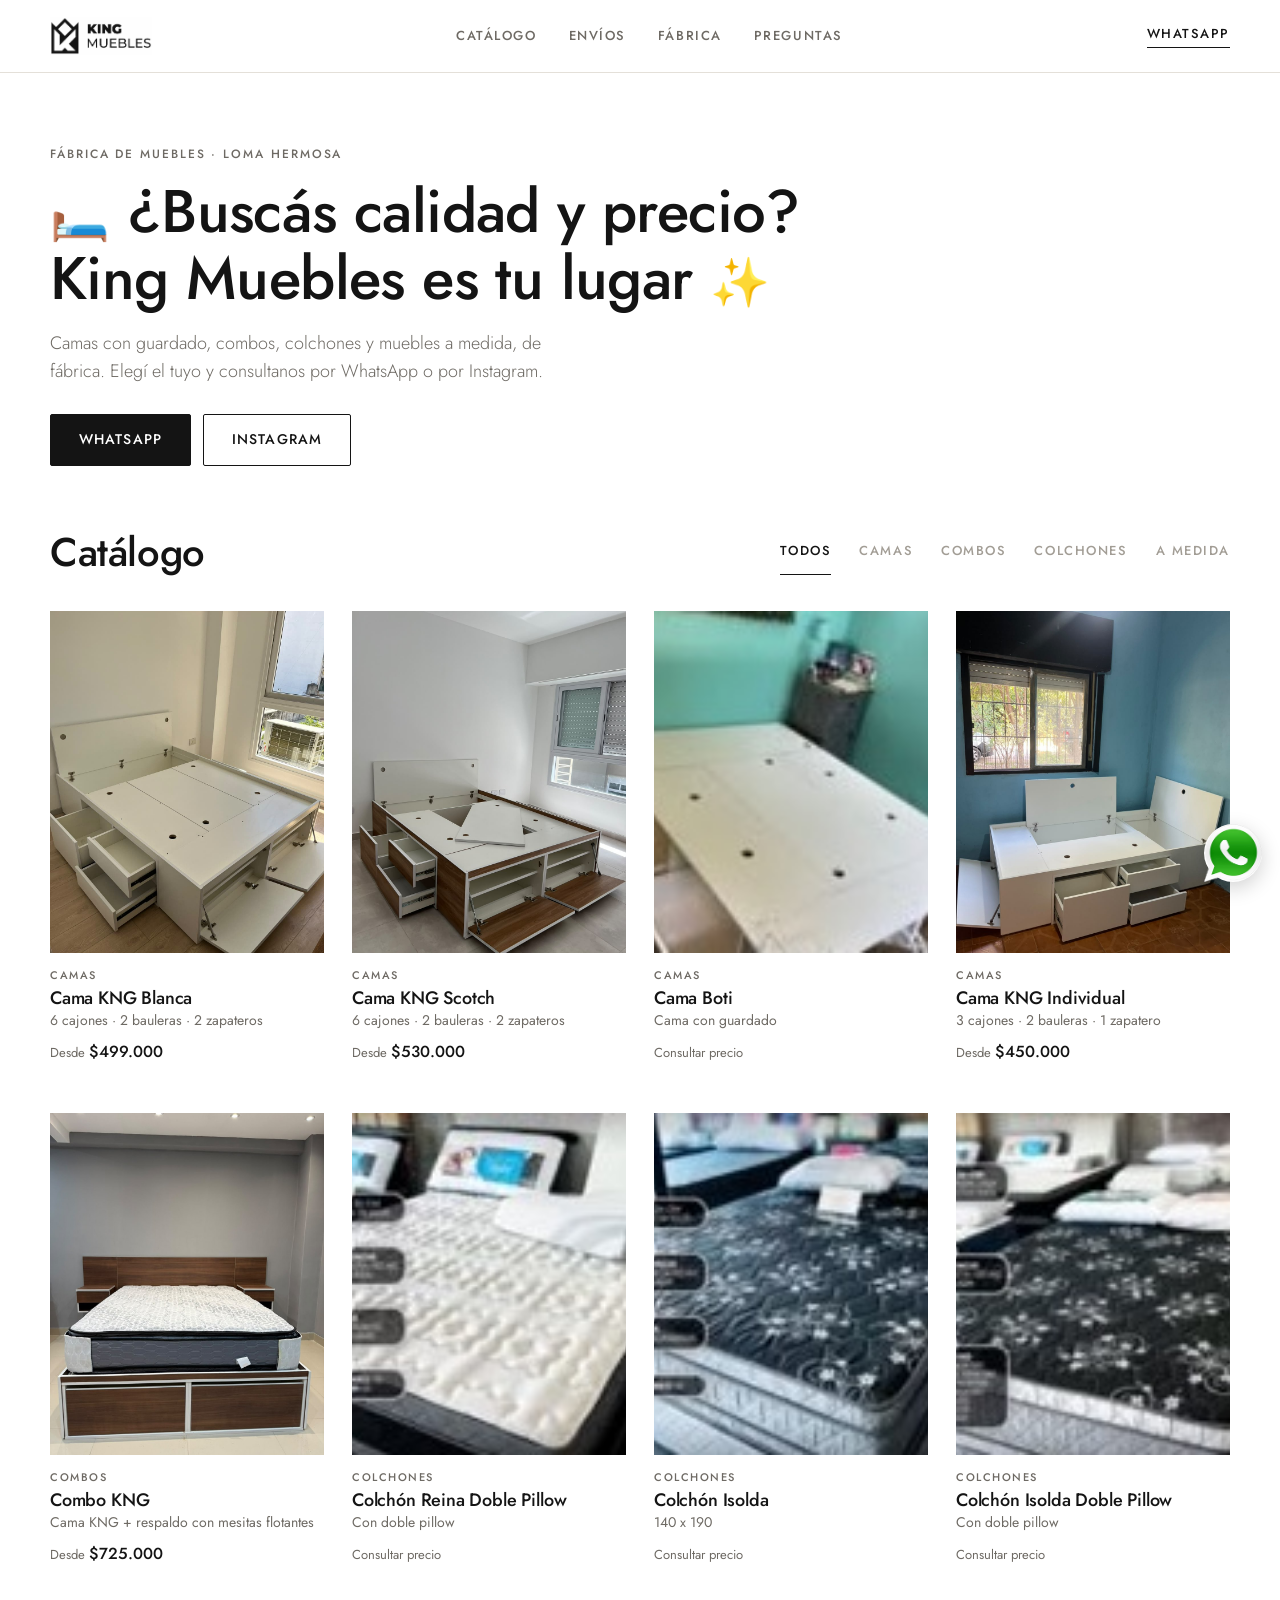
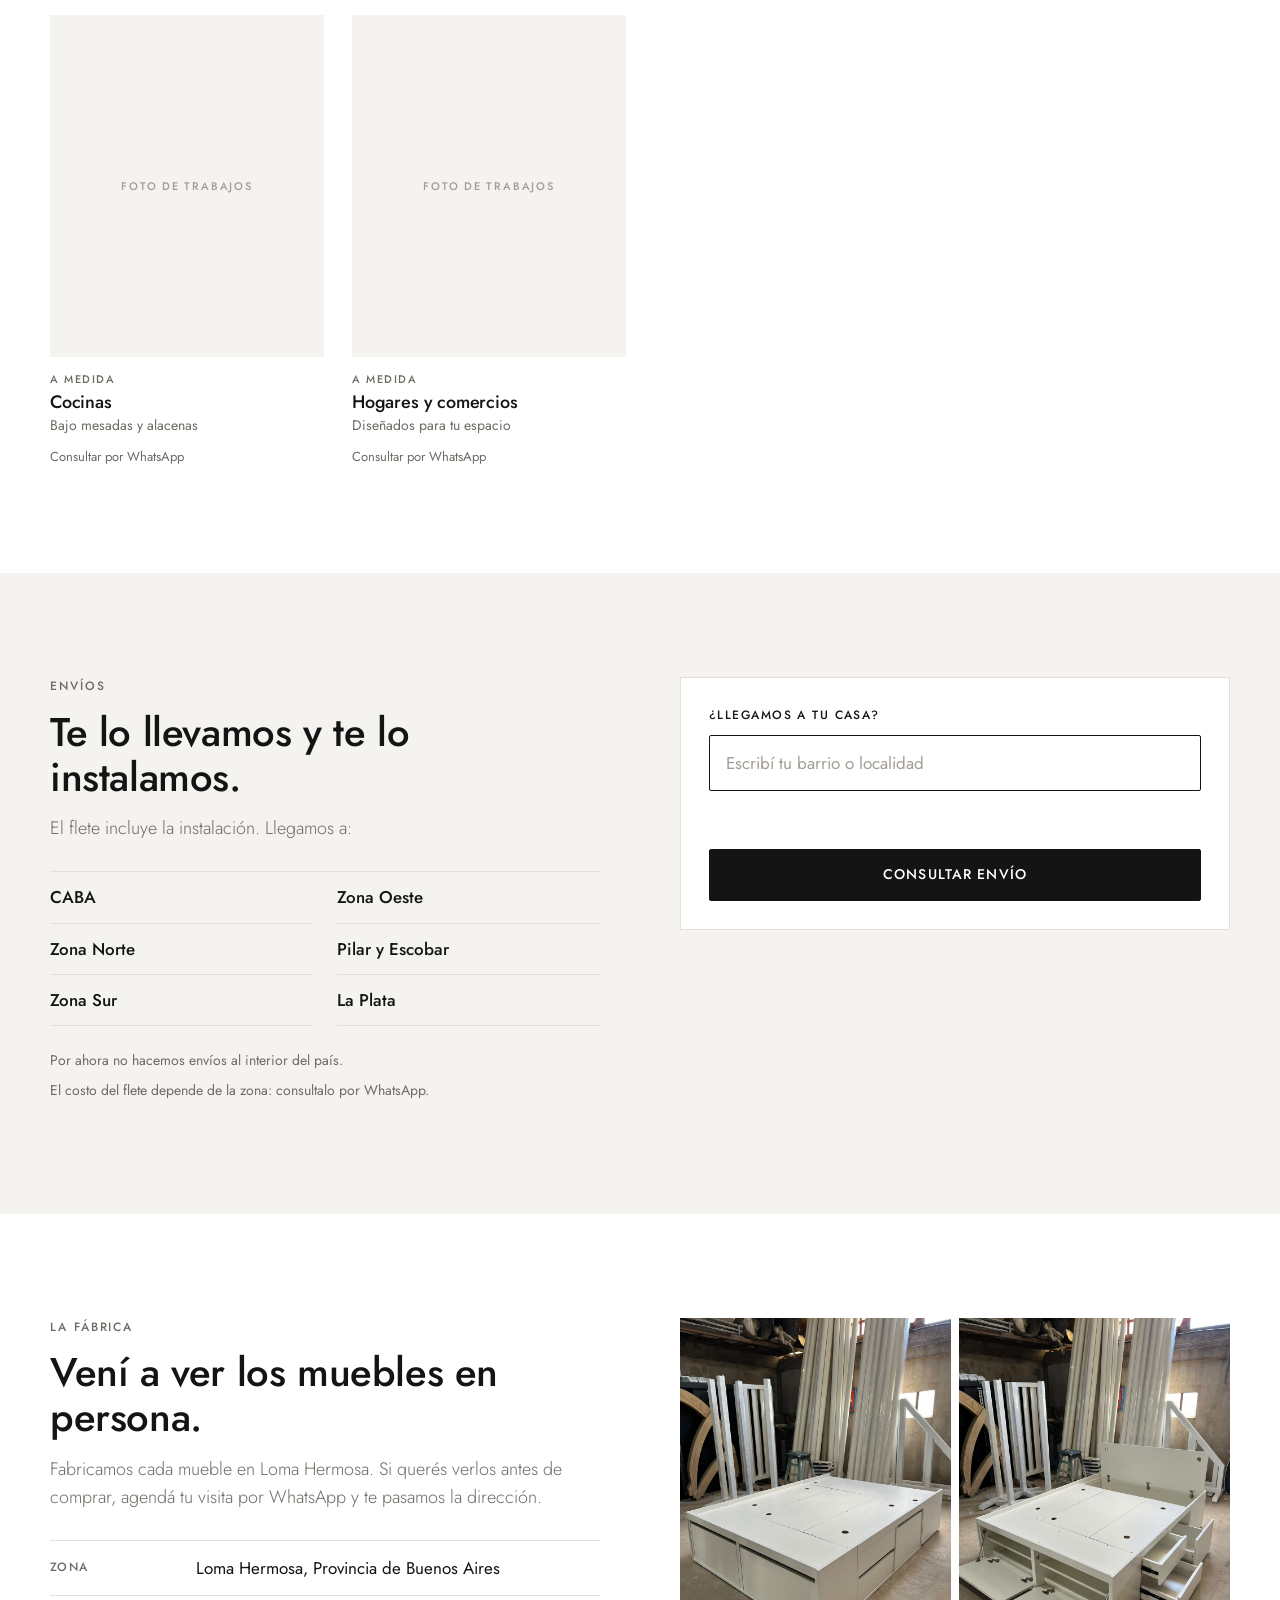
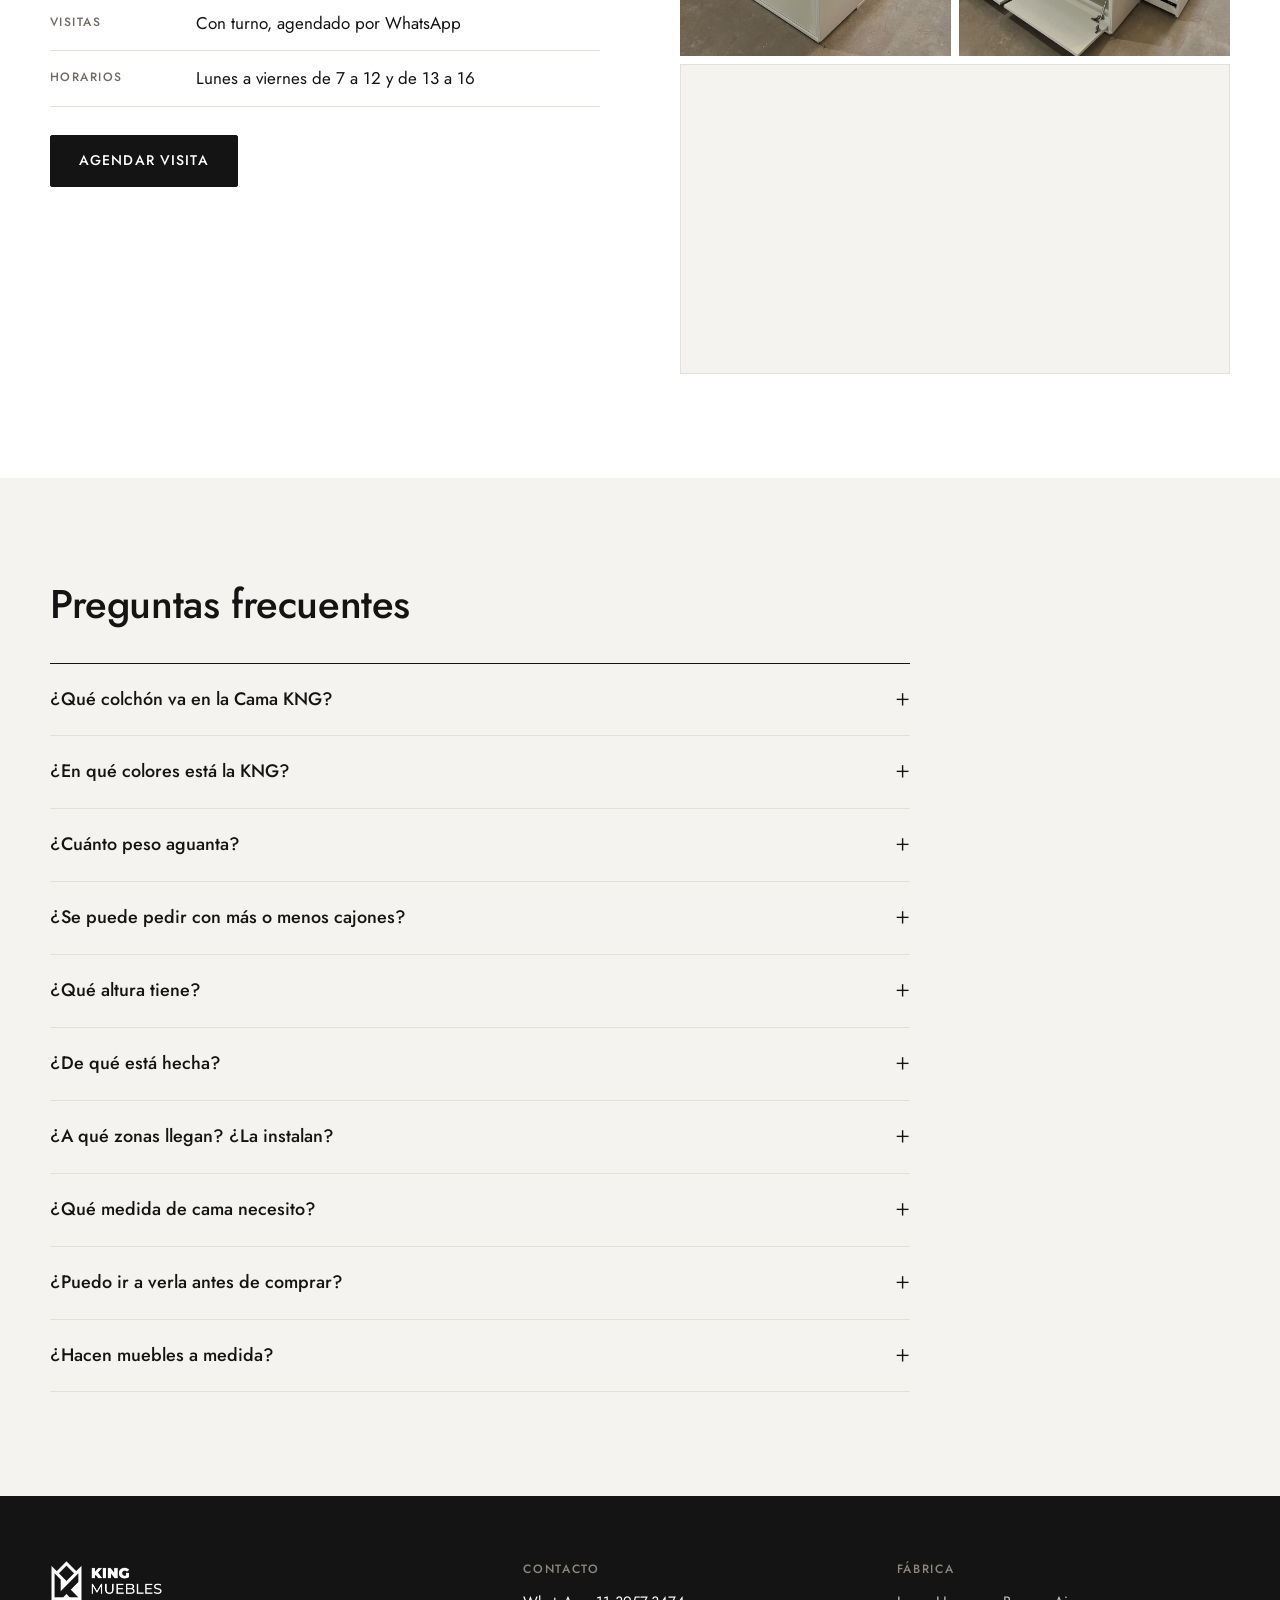
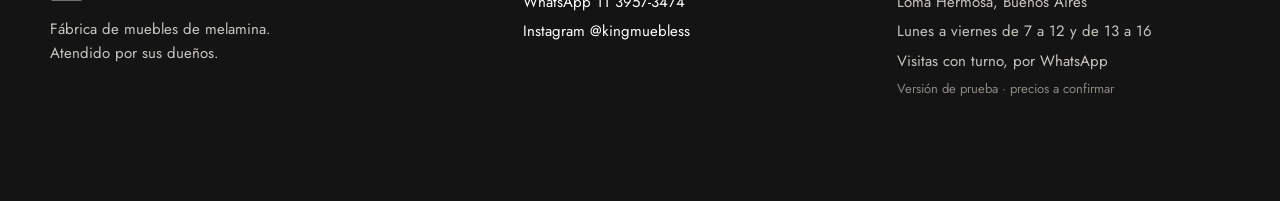
==== commit 3b9571c3: "Sin la Cama KNG MDF ni la Cama Kingdom Candela (16/10): "esas dos no irían". Salen del catálogo y de" ====
--- a/index.html
+++ b/index.html
@@ -23,7 +23,7 @@
   <link rel="preconnect" href="https://fonts.gstatic.com" crossorigin>
   <link href="https://fonts.googleapis.com/css2?family=Jost:wght@300;400;500;600&display=swap" rel="stylesheet">
   <link rel="stylesheet" href="estilos.css?v=16">
-  <script src="datos.js?v=19"></script>
+  <script src="datos.js?v=22"></script>
 </head>
 <body>
 
@@ -143,7 +143,7 @@
       <div class="preguntas">
         <details>
           <summary>¿Qué colchón va en la Cama KNG?</summary>
-          <p>La KNG de 1,40 x 1,90 lleva un colchón de 2 plazas de 1,40 x 1,90. También la hacemos en otras medidas: consultanos.</p>
+          <p>La KNG de 1,40 x 1,90 lleva un colchón de 2 plazas. También la hacemos de 1,60 x 2,00 (Queen), 1,80 x 2,00 (King) y 2,00 x 2,00 (Super King): en la ficha elegís la medida y ves el precio.</p>
         </details>
         <details>
           <summary>¿En qué colores está la KNG?</summary>
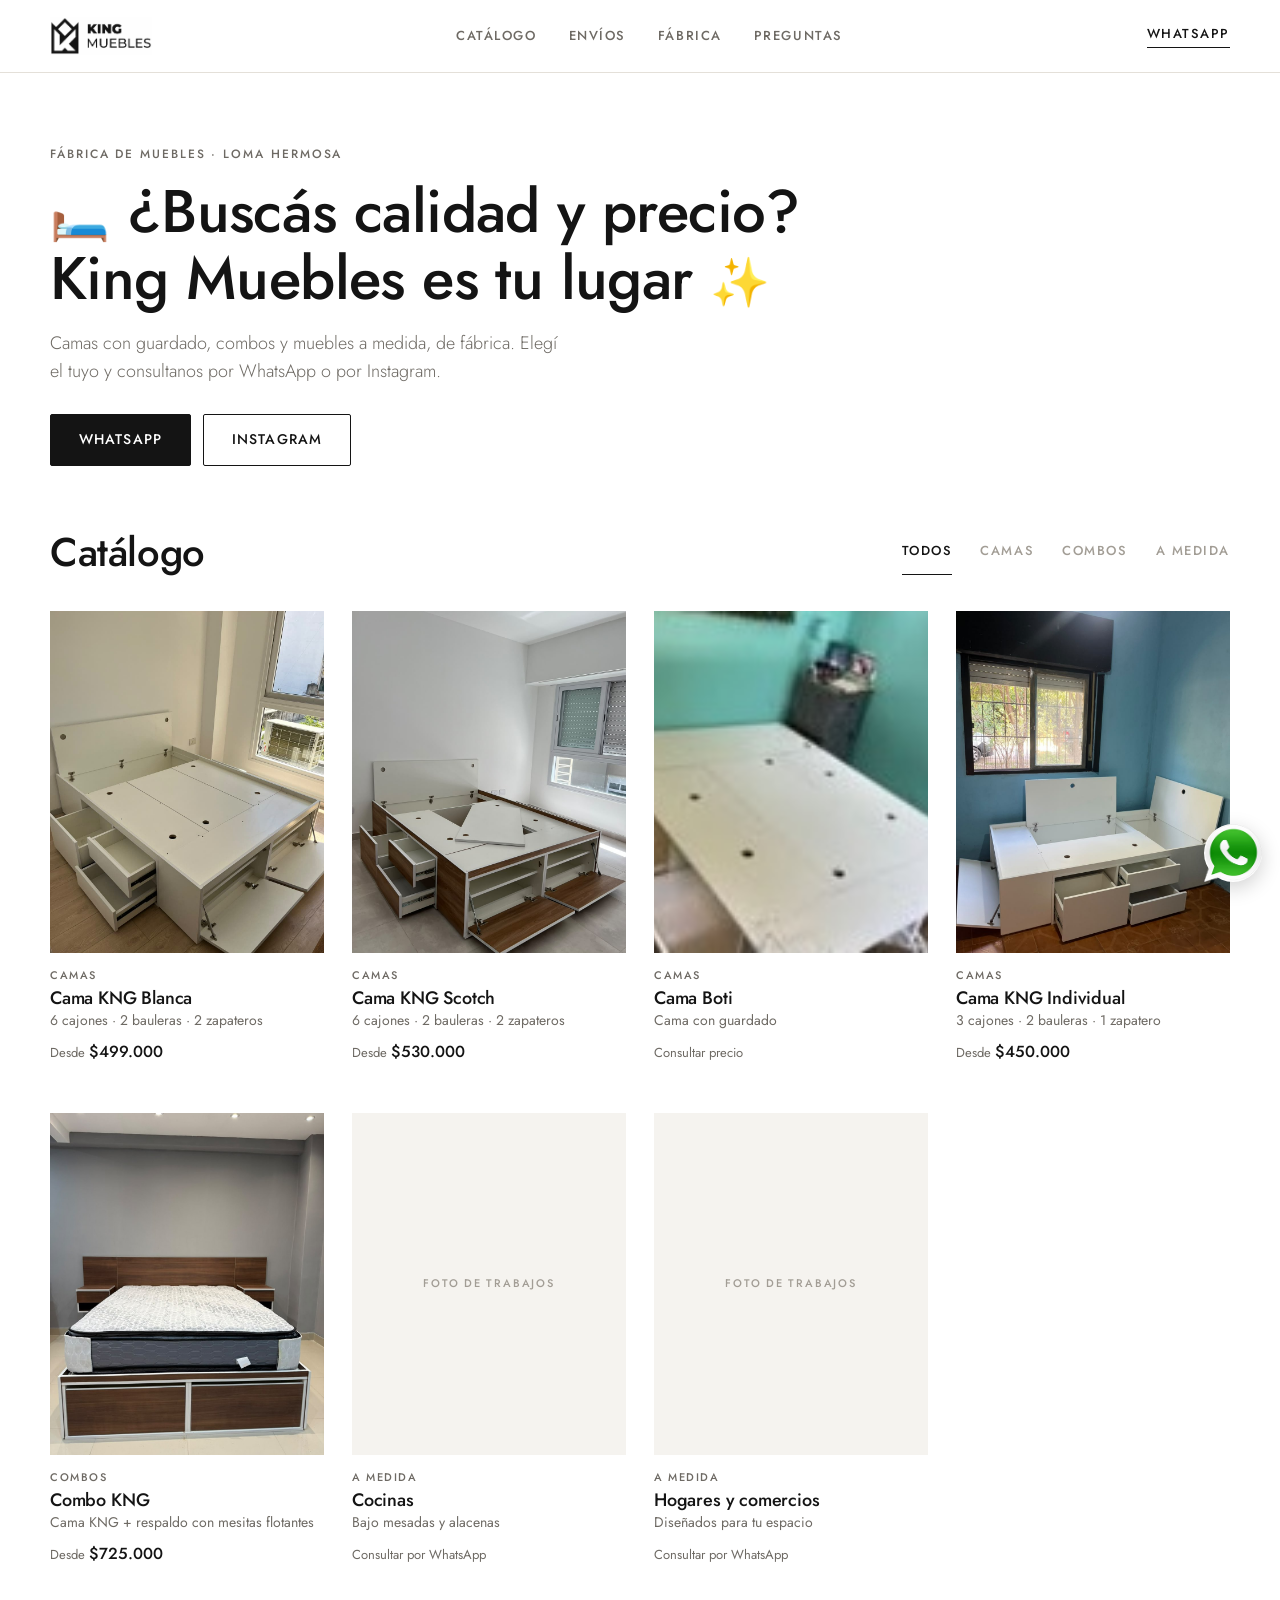
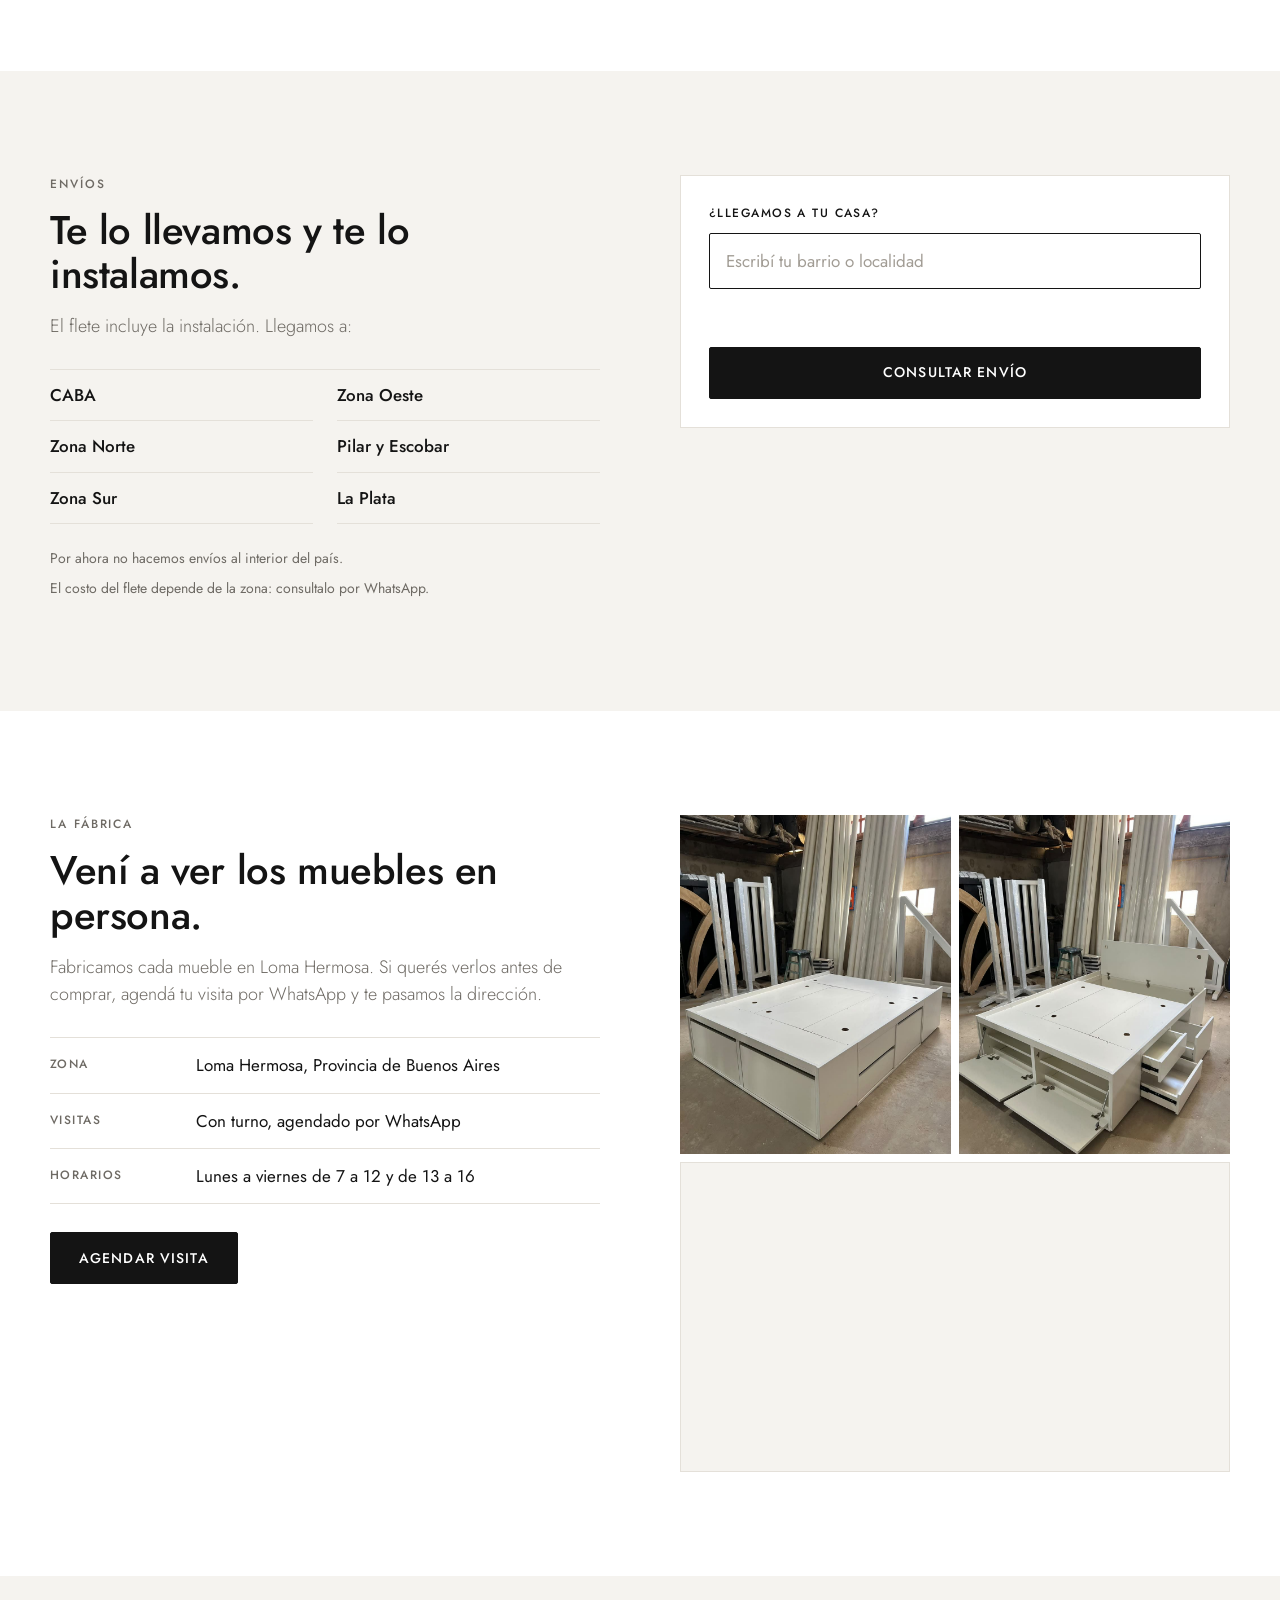
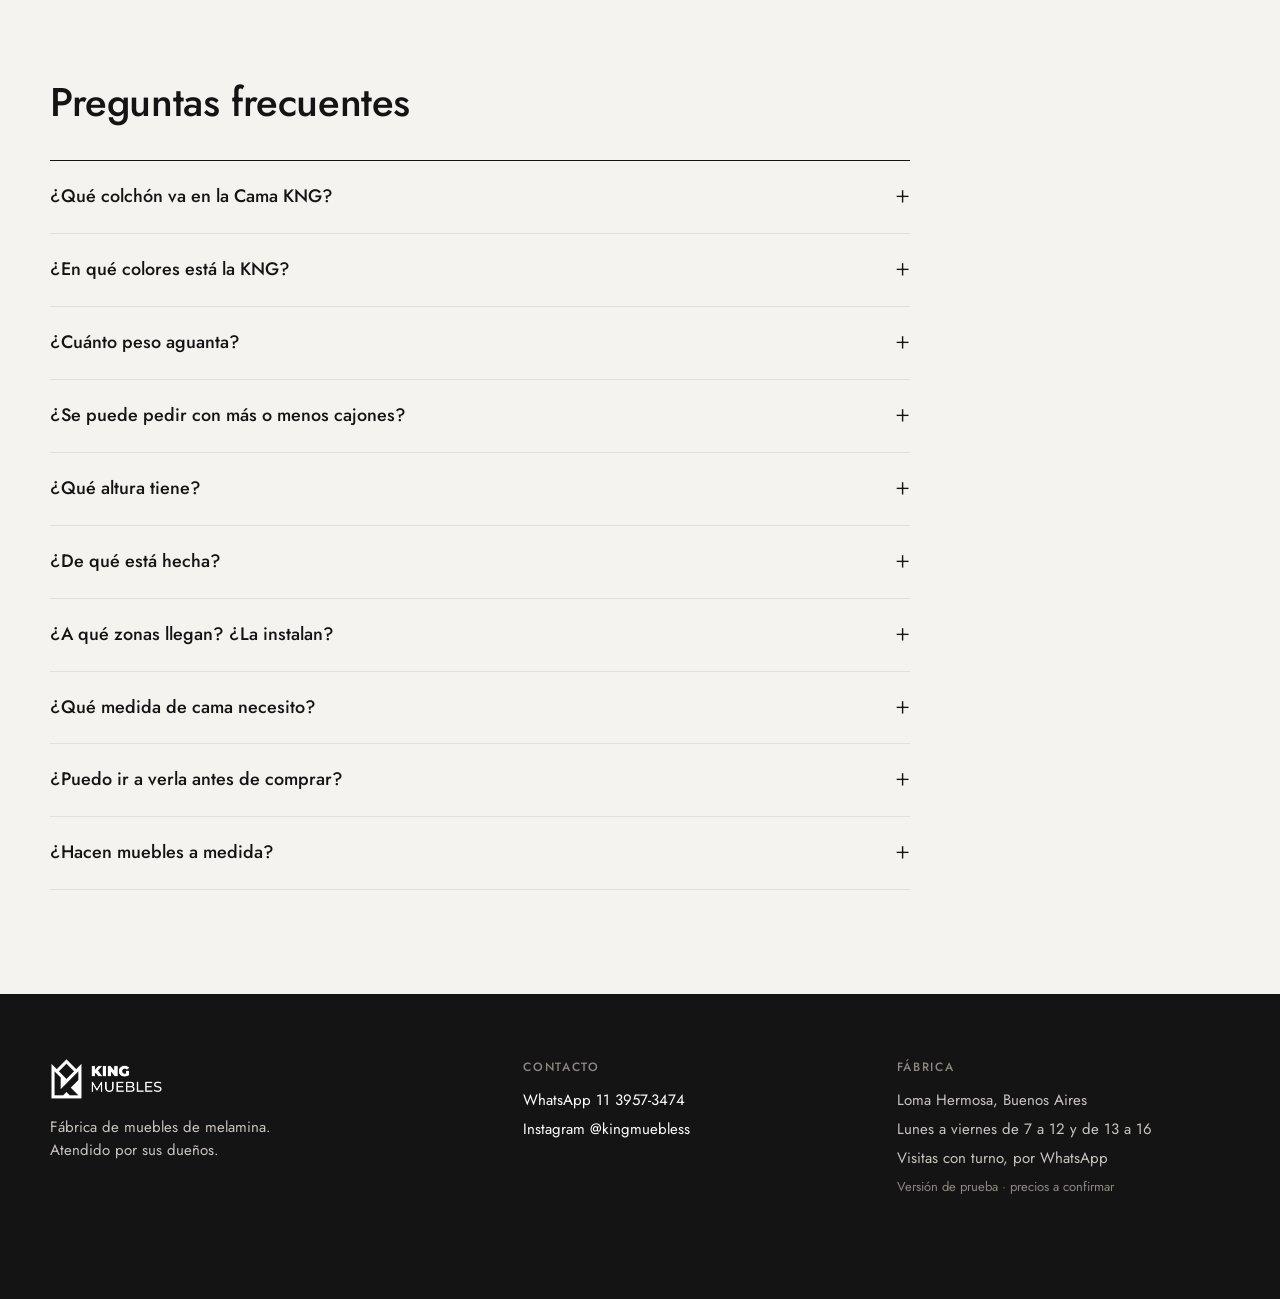
==== commit 1081fc04: "Colchones ocultos mientras se define si se pueden mostrar Candela (15/10): los colchones los revende" ====
--- a/index.html
+++ b/index.html
@@ -23,7 +23,7 @@
   <link rel="preconnect" href="https://fonts.gstatic.com" crossorigin>
   <link href="https://fonts.googleapis.com/css2?family=Jost:wght@300;400;500;600&display=swap" rel="stylesheet">
   <link rel="stylesheet" href="estilos.css?v=16">
-  <script src="datos.js?v=22"></script>
+  <script src="datos.js?v=23"></script>
 </head>
 <body>
 
@@ -55,7 +55,7 @@
     <div class="contenedor">
       <p class="eyebrow">Fábrica de muebles · Loma Hermosa</p>
       <h1><span class="emoji" aria-hidden="true">🛏️</span> ¿Buscás calidad y precio?<br> King Muebles es&nbsp;tu&nbsp;lugar&nbsp;<span class="emoji" aria-hidden="true">✨</span></h1>
-      <p class="lead">Camas con guardado, combos, colchones y muebles a medida, de fábrica. Elegí el tuyo y consultanos por WhatsApp o por Instagram.</p>
+      <p class="lead">Camas con guardado, combos y muebles a medida, de fábrica. Elegí el tuyo y consultanos por WhatsApp o por Instagram.</p>
       <div class="acciones">
         <a class="btn btn-negro" data-wa="Hola! Vi el catálogo de King Muebles y quería hacer una consulta.">WhatsApp</a>
         <a class="btn btn-borde" data-ig>Instagram</a>
@@ -223,9 +223,9 @@
   </a>
 
   <script>
-    // productos reales, al principio de la grilla
+    // productos reales, al principio de la grilla (los marcados "oculto" no se muestran)
     const grilla = document.getElementById("grilla");
-    KM.productos.slice().reverse().forEach((p) => {
+    KM.productos.filter((p) => !p.oculto).reverse().forEach((p) => {
       const a = document.createElement("a");
       a.className = "producto";
       a.dataset.cat = p.categoria;
@@ -246,8 +246,9 @@
       grilla.prepend(a);
     });
 
-    // filtro por categoría (las migas de las fichas llegan con ?cat=Camas, etc.)
+    // filtro por categoría (las migas de las fichas llegan con ?cat=Camas, etc.); sin productos, sin pestaña
     document.querySelectorAll(".pestana").forEach((b) => {
+      b.hidden = b.dataset.cat !== "todos" && !grilla.querySelector(`.producto[data-cat="${b.dataset.cat}"]`);
       b.addEventListener("click", () => {
         document.querySelectorAll(".pestana").forEach((x) => x.classList.toggle("activa", x === b));
         document.querySelectorAll("#grilla .producto").forEach((p) => {
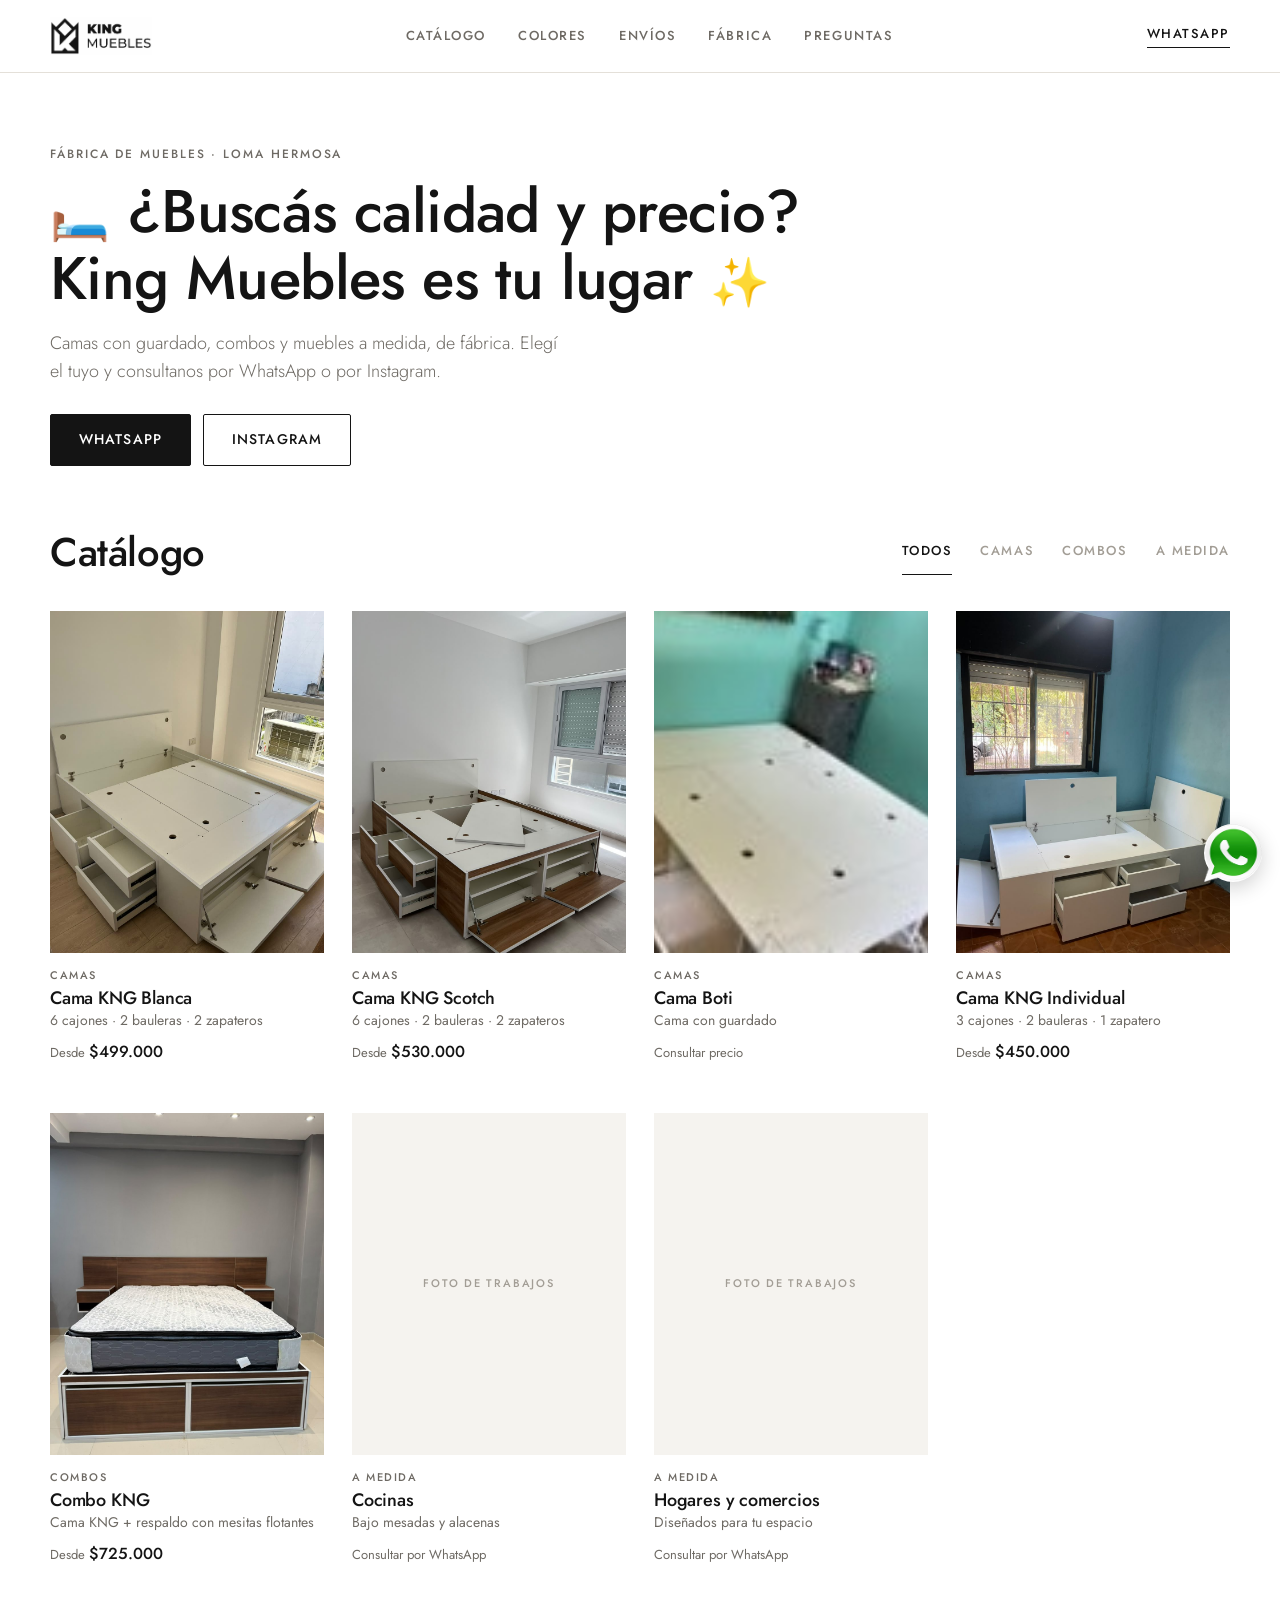
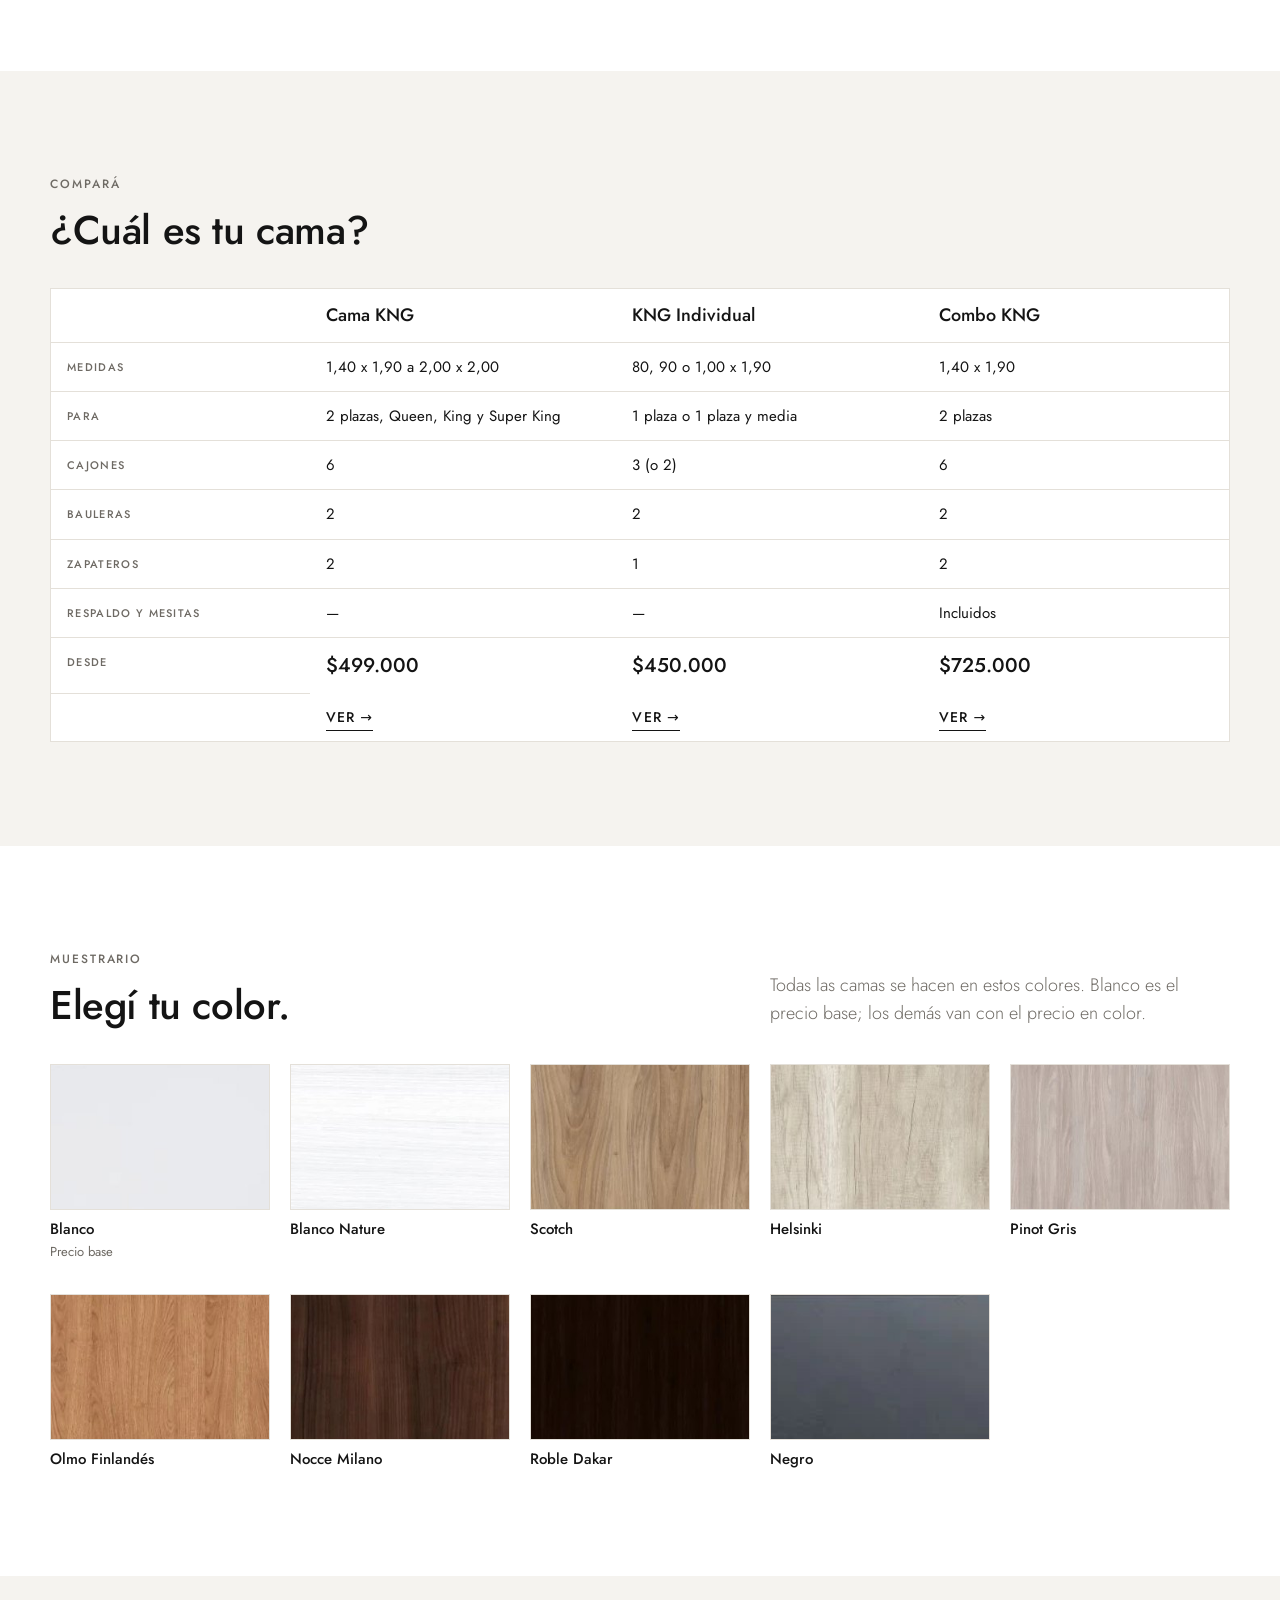
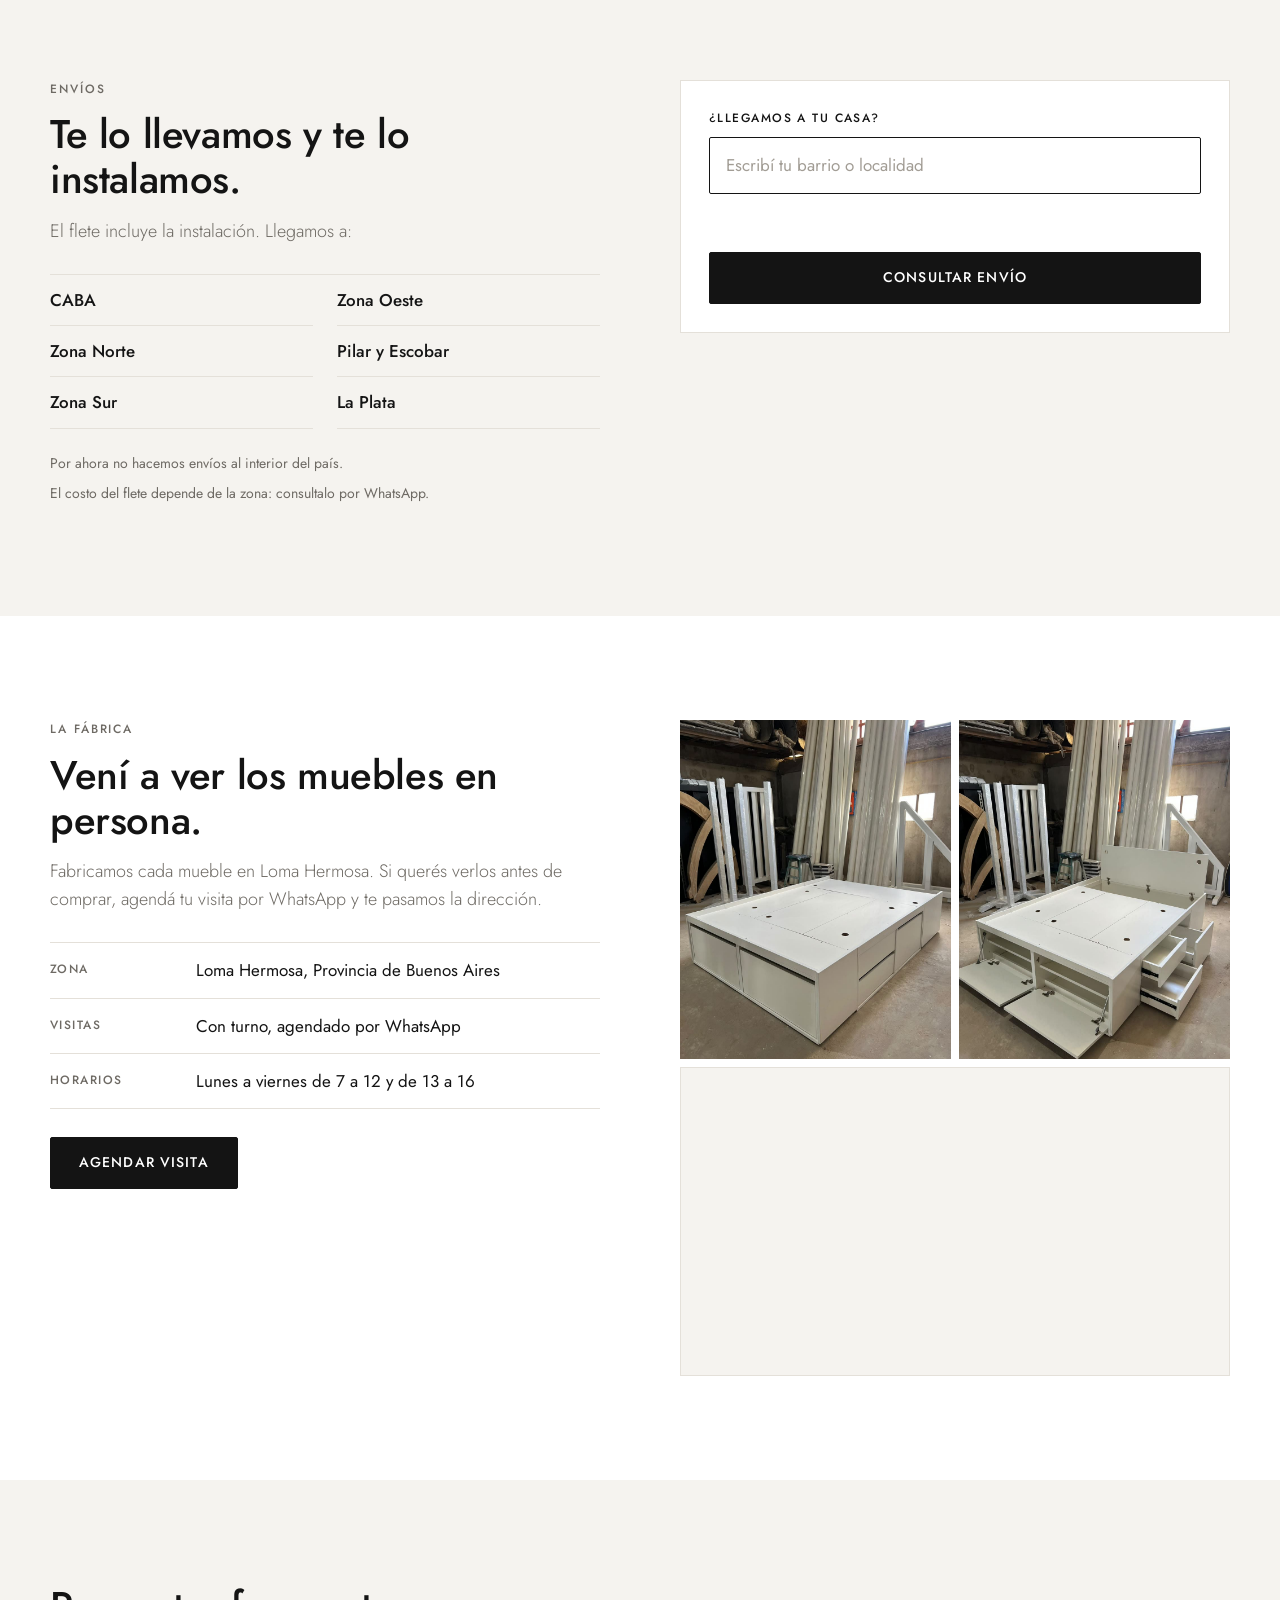
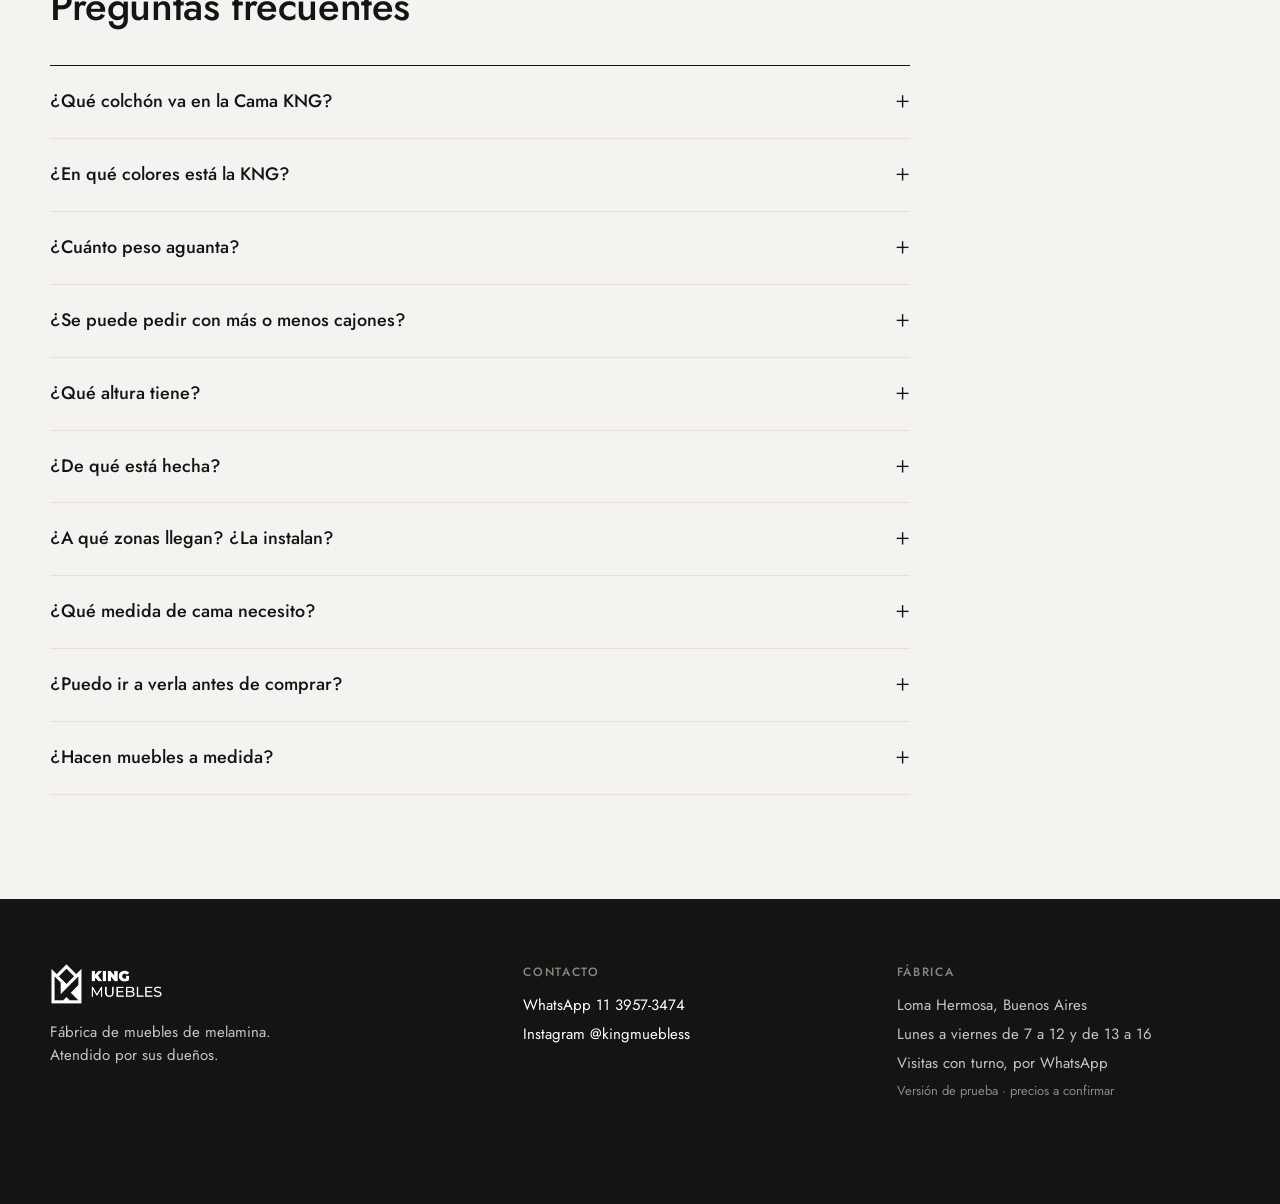
==== commit 7f04934f: "Compartir, muestrario de colores y tabla para comparar - Cada ficha tiene "Compartir esta cama": en " ====
--- a/index.html
+++ b/index.html
@@ -22,8 +22,8 @@
   <link rel="preconnect" href="https://fonts.googleapis.com">
   <link rel="preconnect" href="https://fonts.gstatic.com" crossorigin>
   <link href="https://fonts.googleapis.com/css2?family=Jost:wght@300;400;500;600&display=swap" rel="stylesheet">
-  <link rel="stylesheet" href="estilos.css?v=16">
-  <script src="datos.js?v=23"></script>
+  <link rel="stylesheet" href="estilos.css?v=19">
+  <script src="datos.js?v=24"></script>
 </head>
 <body>
 
@@ -32,6 +32,7 @@
       <a class="logo" href="index.html"><img src="assets/logo-negro.png" alt="King Muebles"></a>
       <nav class="menu-escritorio">
         <a href="#catalogo">Catálogo</a>
+        <a href="#colores">Colores</a>
         <a href="#envios">Envíos</a>
         <a href="#fabrica">Fábrica</a>
         <a href="#preguntas">Preguntas</a>
@@ -41,6 +42,7 @@
           <summary>Menú</summary>
           <nav>
             <a href="#catalogo">Catálogo</a>
+            <a href="#colores">Colores</a>
             <a href="#envios">Envíos</a>
             <a href="#fabrica">Fábrica</a>
             <a href="#preguntas">Preguntas</a>
@@ -80,6 +82,31 @@
         <a class="producto" data-cat="A medida" data-wa="Hola! Quiero consultar por una cocina a medida."><div class="foto proximo-foto"><span>Foto de trabajos</span></div><span class="categoria">A medida</span><h3>Cocinas</h3><span class="detalle">Bajo mesadas y alacenas</span><span class="precio"><small>Consultar por WhatsApp</small></span></a>
         <a class="producto" data-cat="A medida" data-wa="Hola! Quiero consultar por un mueble a medida."><div class="foto proximo-foto"><span>Foto de trabajos</span></div><span class="categoria">A medida</span><h3>Hogares y comercios</h3><span class="detalle">Diseñados para tu espacio</span><span class="precio"><small>Consultar por WhatsApp</small></span></a>
       </div>
+    </div>
+  </section>
+
+  <section class="seccion seccion-alt" id="comparar">
+    <div class="contenedor">
+      <div class="seccion-cabeza">
+        <div>
+          <p class="eyebrow">Compará</p>
+          <h2>¿Cuál es tu cama?</h2>
+        </div>
+      </div>
+      <table class="comparar" id="tabla-comparar"></table>
+    </div>
+  </section>
+
+  <section class="seccion" id="colores">
+    <div class="contenedor">
+      <div class="seccion-cabeza">
+        <div>
+          <p class="eyebrow">Muestrario</p>
+          <h2>Elegí tu color.</h2>
+        </div>
+        <p class="lead colores-lead">Todas las camas se hacen en estos colores. Blanco es el precio base; los demás van con el precio en color.</p>
+      </div>
+      <ul class="muestrario" id="muestrario"></ul>
     </div>
   </section>
 
@@ -259,6 +286,23 @@
     const catPedida = new URLSearchParams(location.search).get("cat");
     const pestanaPedida = [...document.querySelectorAll(".pestana")].find((b) => b.dataset.cat === catPedida);
     if (pestanaPedida) pestanaPedida.click();
+
+    // Compará las camas
+    (() => {
+      const c = KM.comparar;
+      const prods = c.productos.map((id) => KM.productos.find((p) => p.id === id));
+      const fila = (titulo, celdas, clase) => `<tr${clase ? ` class="${clase}"` : ""}><th scope="row">${titulo}</th>${celdas.map((x) => `<td>${x}</td>`).join("")}</tr>`;
+      document.getElementById("tabla-comparar").innerHTML =
+        `<thead><tr><td></td>${c.titulos.map((t) => `<th scope="col">${t}</th>`).join("")}</tr></thead><tbody>` +
+        c.filas.map(([t, celdas]) => fila(t, celdas)).join("") +
+        fila("Desde", prods.map((p) => `<strong>${pesos(p.desde)}</strong>`), "comparar-precio") +
+        fila("", prods.map((p) => `<a class="link-flecha" href="${p.url}">Ver →</a>`), "comparar-ver") +
+        "</tbody>";
+    })();
+
+    // Muestrario de colores en grande
+    document.getElementById("muestrario").innerHTML = KM.colores.map((c) =>
+      `<li><img src="${c.grande}" alt="Color ${c.nombre}" loading="lazy"><span>${c.nombre}</span>${c.nombre === "Blanco" ? "<small>Precio base</small>" : ""}</li>`).join("");
 
     // ¿Llegamos a tu casa?
     const lista = document.getElementById("localidades");
--- a/estilos.css
+++ b/estilos.css
@@ -206,6 +206,40 @@
 .resultado-zona.si::before { content: "✓  "; font-weight: 600; }
 .resultado-zona.no { color: var(--gris); }
 
+/* compará las camas */
+/* en el celular entran las tres columnas sin deslizar: letra y márgenes más chicos */
+.comparar { width: 100%; table-layout: fixed; border-collapse: collapse; background: var(--papel); border: 1px solid var(--linea); }
+.comparar th, .comparar td { padding: 10px 7px; text-align: left; vertical-align: top; border-top: 1px solid var(--linea); font-size: 13px; line-height: 1.35; overflow-wrap: break-word; }
+.comparar thead th { border-top: 0; font-size: 15px; font-weight: 500; }
+.comparar thead td { border-top: 0; }
+.comparar tbody th, .comparar thead td { width: 27%; }
+.comparar tbody th { font-size: 10px; font-weight: 500; letter-spacing: 0.04em; text-transform: uppercase; color: var(--gris); padding-top: 12px; }
+.comparar-precio td strong { font-size: 14px; font-weight: 500; white-space: nowrap; }
+.comparar-ver td { border-top: 0; padding-top: 0; }
+.comparar-ver .link-flecha { font-size: 12px; }
+@media (max-width: 379px) {
+  .comparar th, .comparar td { padding: 8px 4px; }
+  .comparar thead th { font-size: 13px; }
+  .comparar-precio td strong { font-size: 13px; }
+}
+@media (min-width: 760px) {
+  .comparar th, .comparar td { padding: 14px 16px; font-size: 15px; }
+  .comparar thead th { font-size: 18px; }
+  .comparar tbody th, .comparar thead td { width: 22%; }
+  .comparar tbody th { font-size: 11px; letter-spacing: 0.12em; padding-top: 17px; }
+  .comparar-precio td strong { font-size: 20px; }
+  .comparar-ver .link-flecha { font-size: 14px; }
+}
+
+/* muestrario de colores */
+.colores-lead { margin: 0; max-width: 460px; }
+.muestrario { list-style: none; margin: 0; padding: 0; display: grid; grid-template-columns: repeat(3, minmax(0, 1fr)); gap: 24px 12px; }
+.muestrario img { width: 100%; aspect-ratio: 3 / 2; object-fit: cover; border: 1px solid var(--linea); background: var(--hueso); }
+.muestrario span { display: block; margin-top: 8px; font-size: 15px; font-weight: 500; }
+.muestrario small { display: block; font-size: 13px; color: var(--gris); }
+@media (min-width: 640px) { .muestrario { grid-template-columns: repeat(4, minmax(0, 1fr)); } }
+@media (min-width: 900px) { .muestrario { grid-template-columns: repeat(5, minmax(0, 1fr)); gap: 32px 20px; } }
+
 /* preguntas */
 .preguntas { border-top: 1px solid var(--tinta); max-width: 860px; }
 .preguntas details { border-bottom: 1px solid var(--linea); }
@@ -288,6 +322,11 @@
 .opcion .muestra small { display: block; margin-top: 2px; font-size: 11px; color: var(--gris); }
 .opcion .muestra.activa { background: var(--papel); color: var(--tinta); border-color: var(--tinta); box-shadow: inset 0 0 0 1px var(--tinta); }
 .colores-nota { margin: 10px 0 0; font-size: 13px; color: var(--gris); }
+.ver-colores { display: inline-block; margin-top: 10px; font-size: 13px; color: var(--tinta); }
+.compartir {
+  display: block; margin: 14px auto 0; padding: 0 0 2px; background: none; border: 0; border-bottom: 1px solid var(--tinta);
+  font: inherit; font-size: 13px; font-weight: 500; letter-spacing: 0.08em; text-transform: uppercase; color: var(--tinta); cursor: pointer;
+}
 .guia-medidas { margin-top: 12px; }
 .guia-medidas summary {
   cursor: pointer; list-style: none; display: inline-block;
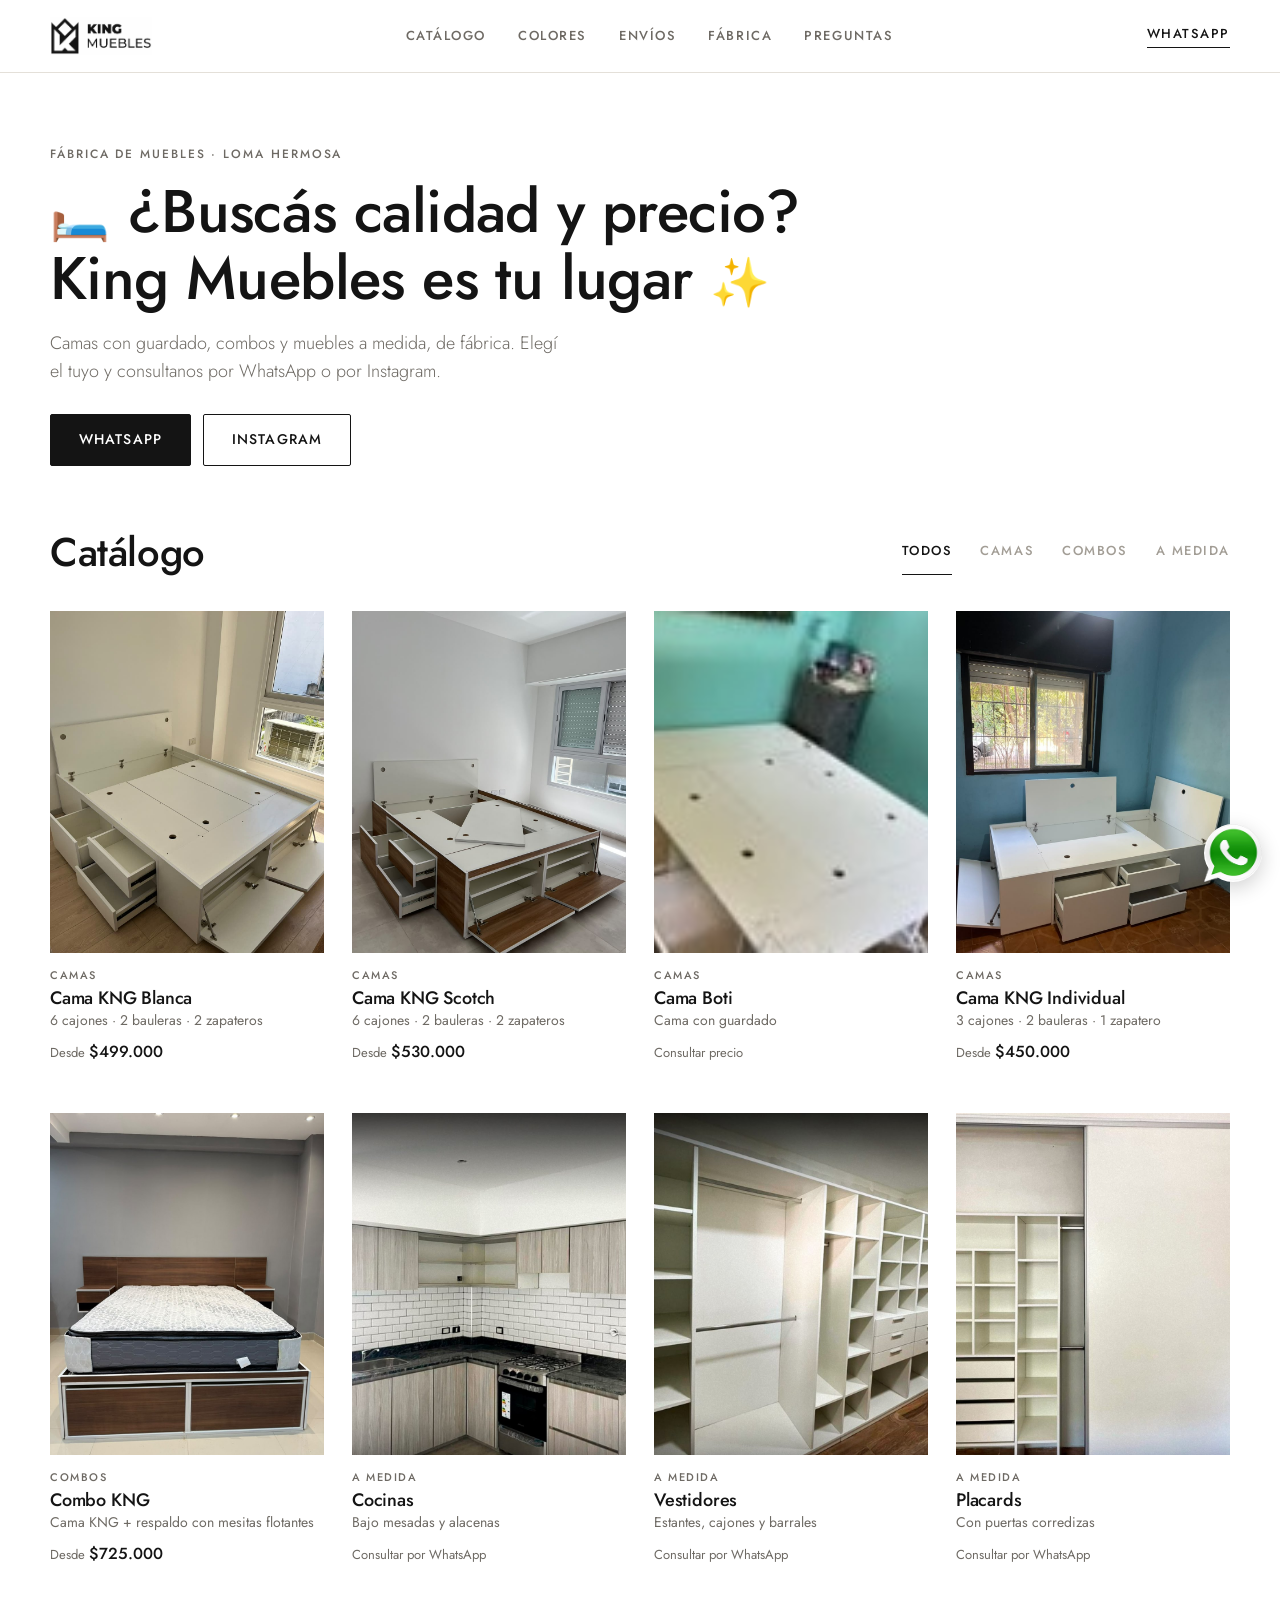
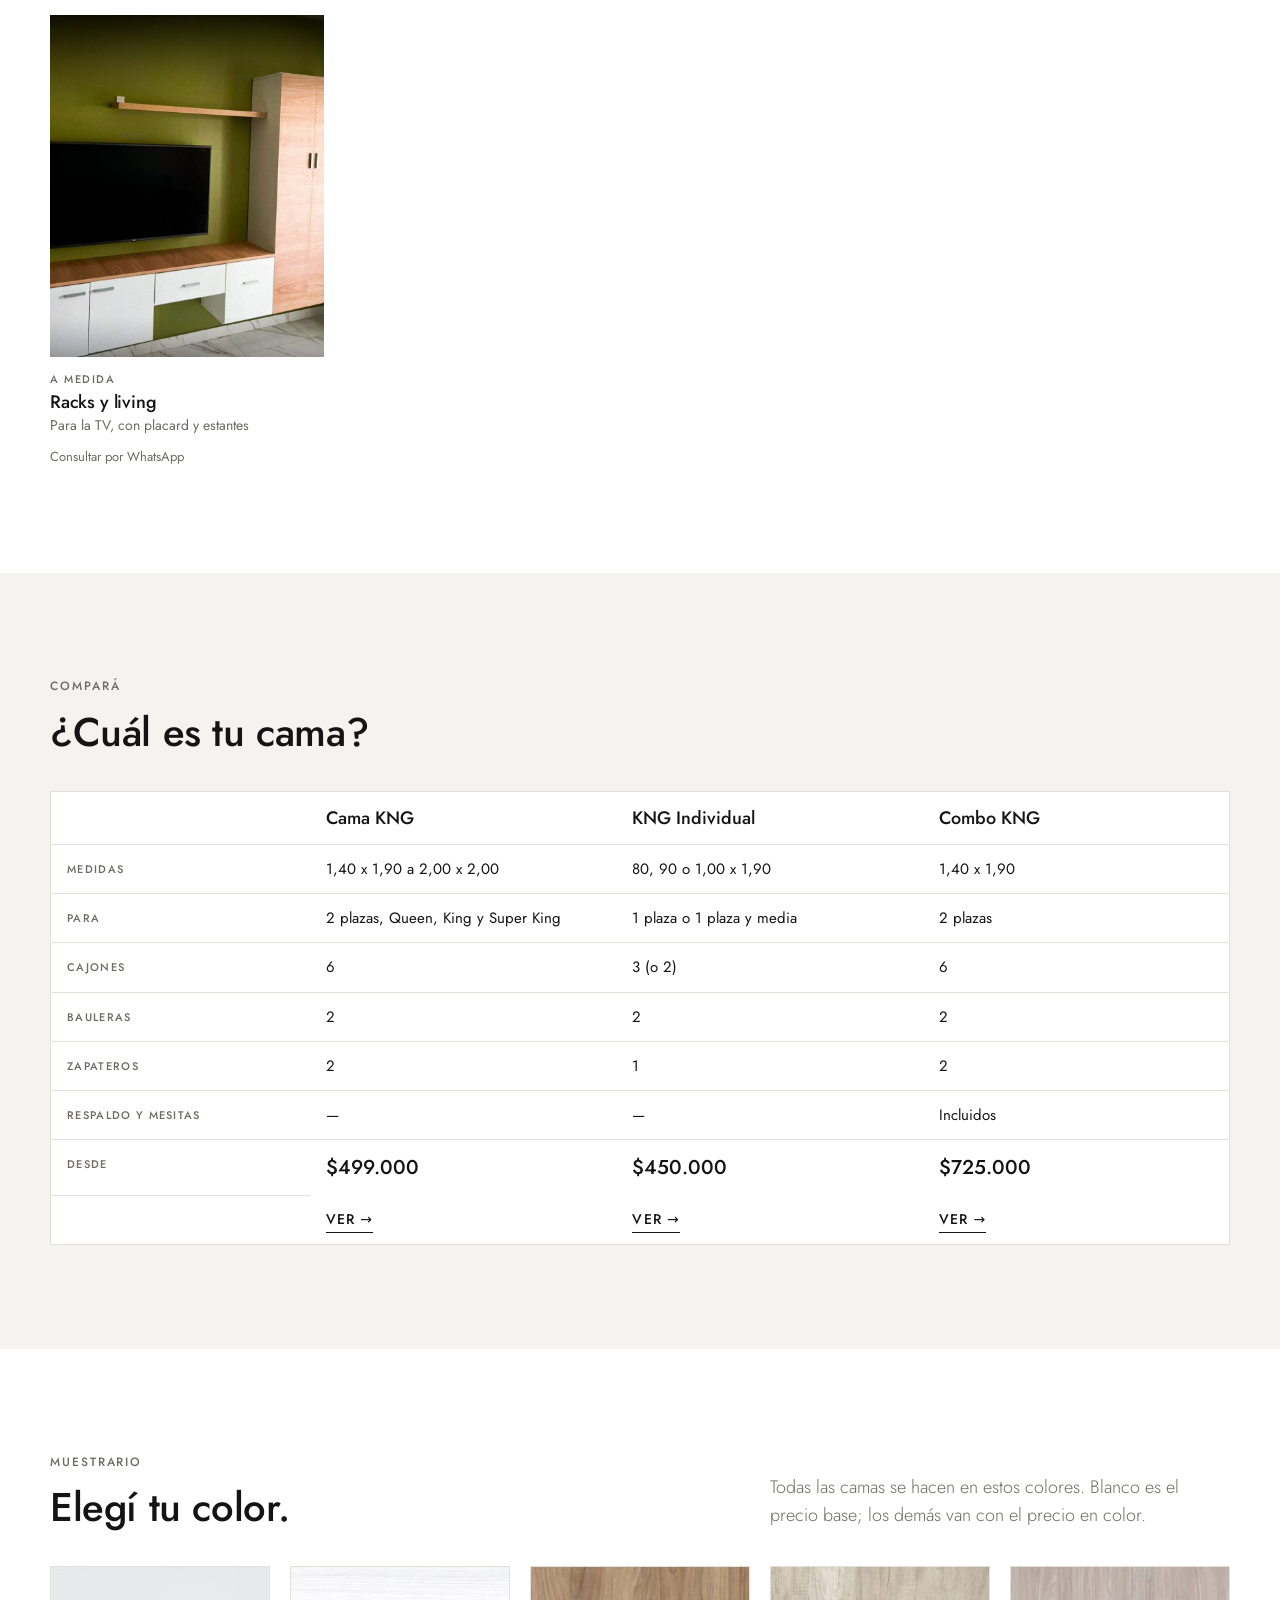
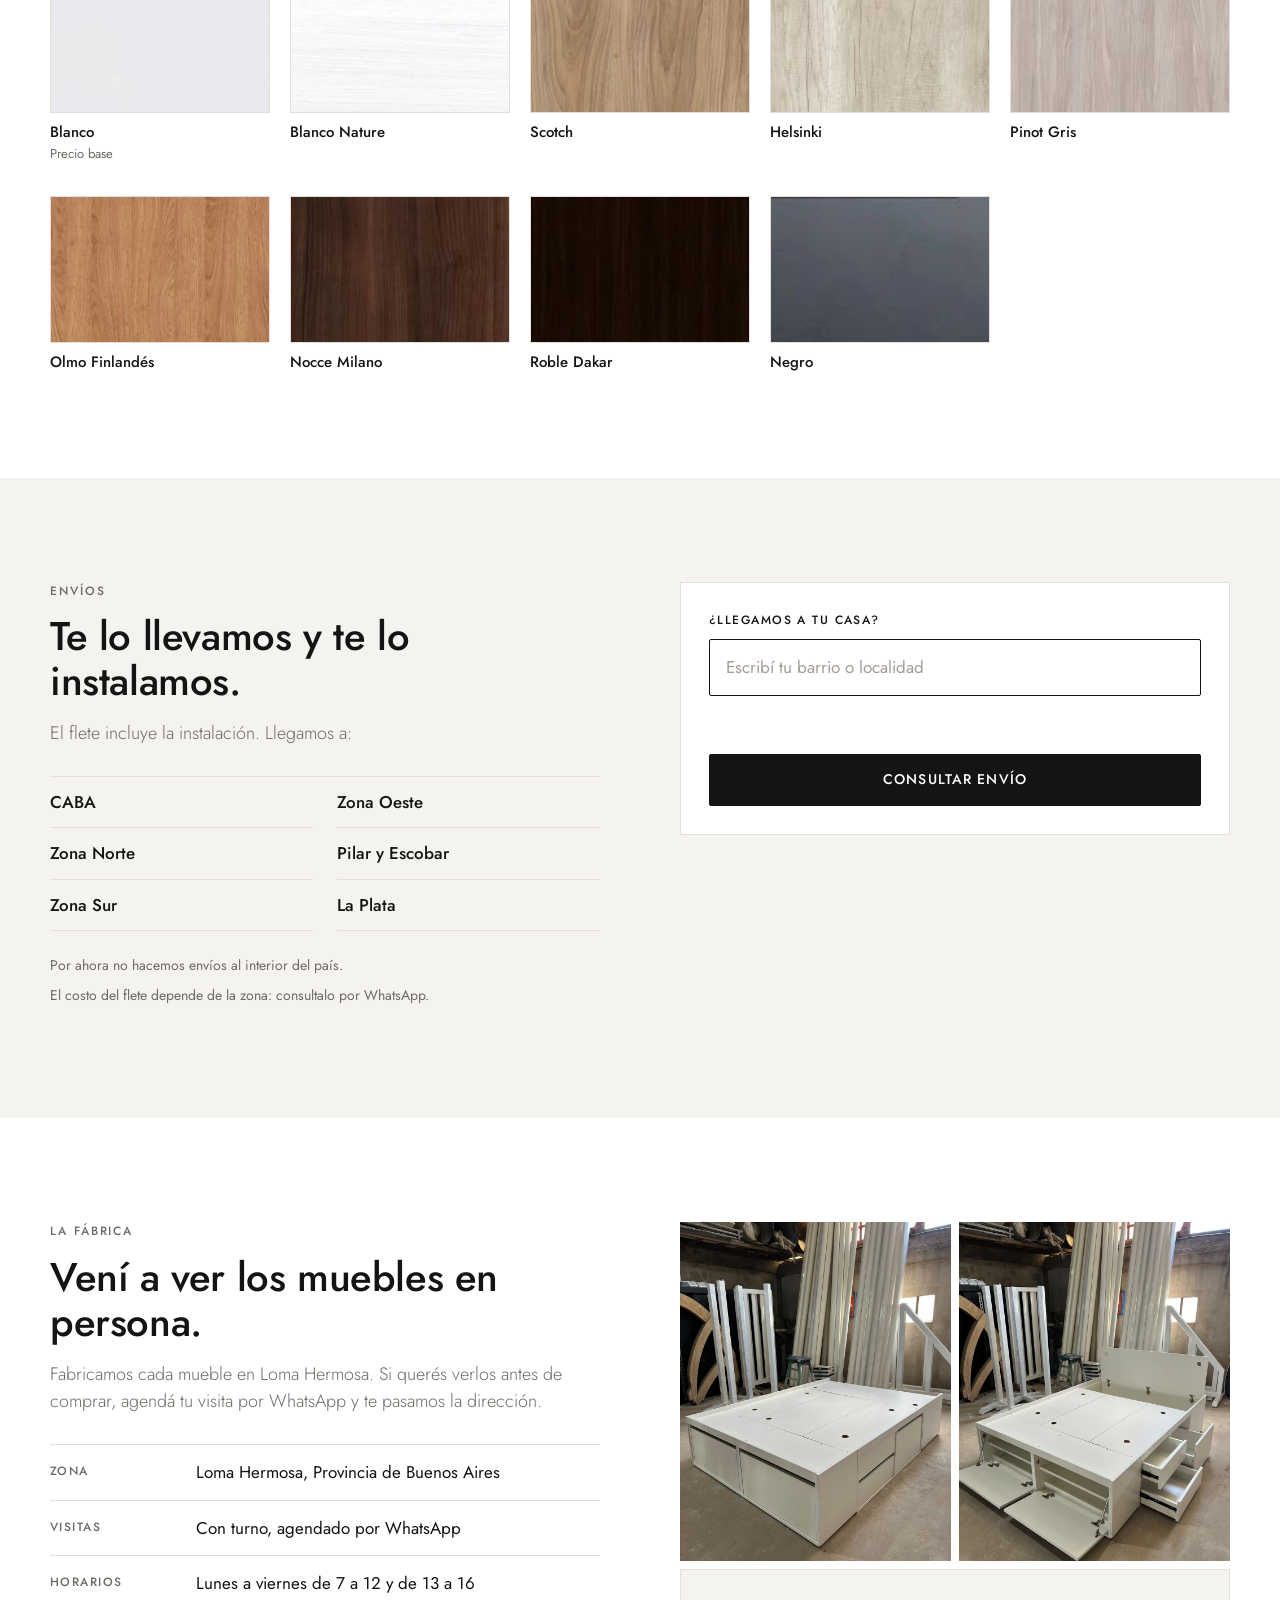
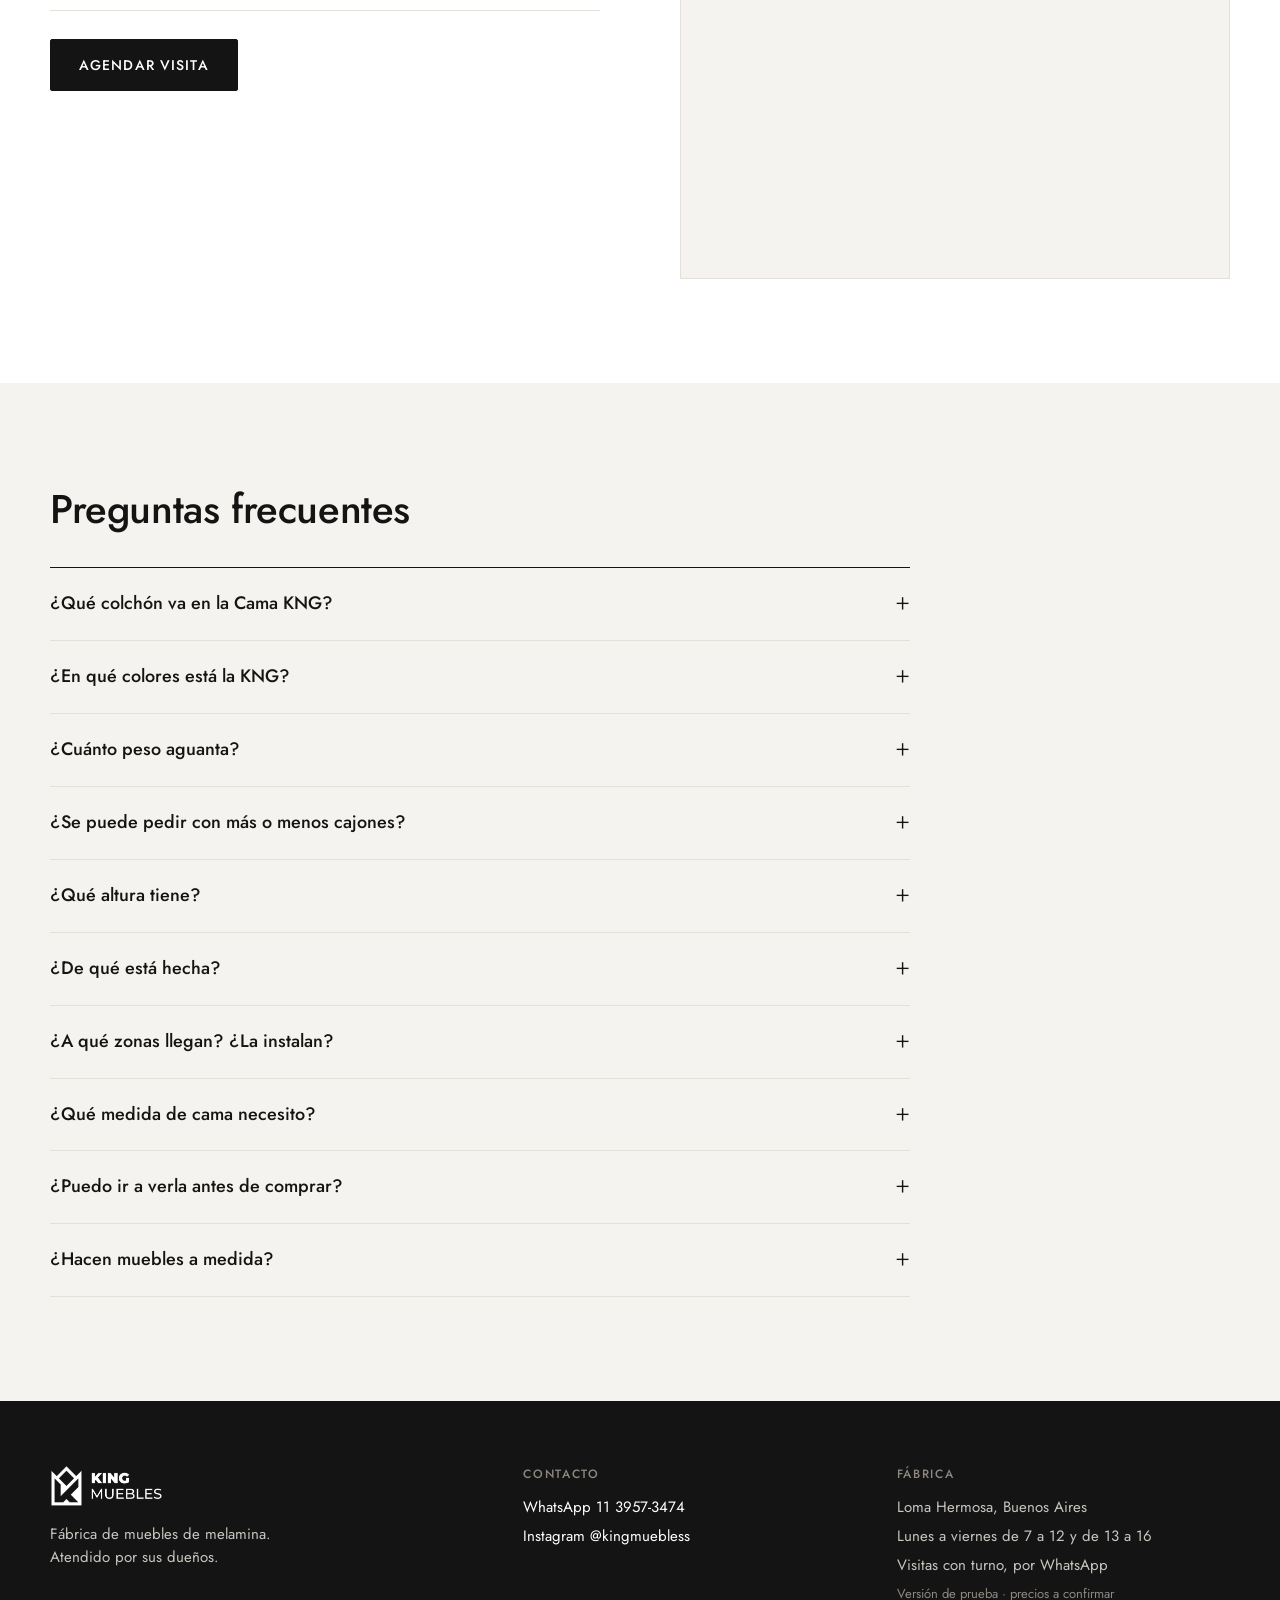
==== commit 76305961: "A medida: fotos de trabajos reales (cocina, vestidor, placard, rack) Las dos tarjetas sin foto (Coci" ====
--- a/index.html
+++ b/index.html
@@ -78,9 +78,12 @@
         </div>
       </div>
       <div class="grilla" id="grilla">
-        <!-- los productos del catálogo se cargan desde datos.js, antes de estas dos tarjetas -->
-        <a class="producto" data-cat="A medida" data-wa="Hola! Quiero consultar por una cocina a medida."><div class="foto proximo-foto"><span>Foto de trabajos</span></div><span class="categoria">A medida</span><h3>Cocinas</h3><span class="detalle">Bajo mesadas y alacenas</span><span class="precio"><small>Consultar por WhatsApp</small></span></a>
-        <a class="producto" data-cat="A medida" data-wa="Hola! Quiero consultar por un mueble a medida."><div class="foto proximo-foto"><span>Foto de trabajos</span></div><span class="categoria">A medida</span><h3>Hogares y comercios</h3><span class="detalle">Diseñados para tu espacio</span><span class="precio"><small>Consultar por WhatsApp</small></span></a>
+        <!-- los productos del catálogo se cargan desde datos.js, antes de estas tarjetas.
+             Fotos de trabajos que mandó Ramiro (23/10), recortadas sin el logo del post de Instagram -->
+        <a class="producto" data-cat="A medida" data-wa="Hola! Quiero consultar por una cocina a medida."><div class="foto"><img src="assets/medida/medida-cocina.jpg" alt="Cocina a medida en L con bajo mesadas y alacenas" loading="lazy"></div><span class="categoria">A medida</span><h3>Cocinas</h3><span class="detalle">Bajo mesadas y alacenas</span><span class="precio"><small>Consultar por WhatsApp</small></span></a>
+        <a class="producto" data-cat="A medida" data-wa="Hola! Quiero consultar por un vestidor a medida."><div class="foto"><img src="assets/medida/medida-vestidor.jpg" alt="Vestidor a medida con estantes, cajones y barrales" loading="lazy"></div><span class="categoria">A medida</span><h3>Vestidores</h3><span class="detalle">Estantes, cajones y barrales</span><span class="precio"><small>Consultar por WhatsApp</small></span></a>
+        <a class="producto" data-cat="A medida" data-wa="Hola! Quiero consultar por un placard a medida."><div class="foto"><img src="assets/medida/medida-placard.jpg" alt="Placard a medida con puertas corredizas" loading="lazy"></div><span class="categoria">A medida</span><h3>Placards</h3><span class="detalle">Con puertas corredizas</span><span class="precio"><small>Consultar por WhatsApp</small></span></a>
+        <a class="producto" data-cat="A medida" data-wa="Hola! Quiero consultar por un rack o mueble de TV a medida."><div class="foto"><img src="assets/medida/medida-rack.jpg" alt="Rack de TV a medida con placard y estante" loading="lazy"></div><span class="categoria">A medida</span><h3>Racks y living</h3><span class="detalle">Para la TV, con placard y estantes</span><span class="precio"><small>Consultar por WhatsApp</small></span></a>
       </div>
     </div>
   </section>
@@ -218,7 +221,7 @@
         </details>
         <details>
           <summary>¿Hacen muebles a medida?</summary>
-          <p>Sí: cocinas (bajo mesadas y alacenas), muebles para el hogar y para comercios. Contanos qué necesitás por WhatsApp y te pasamos presupuesto.</p>
+          <p>Sí: cocinas (bajo mesadas y alacenas), vestidores, placards, racks y muebles para el hogar y para comercios. Contanos qué necesitás por WhatsApp y te pasamos presupuesto.</p>
         </details>
       </div>
     </div>
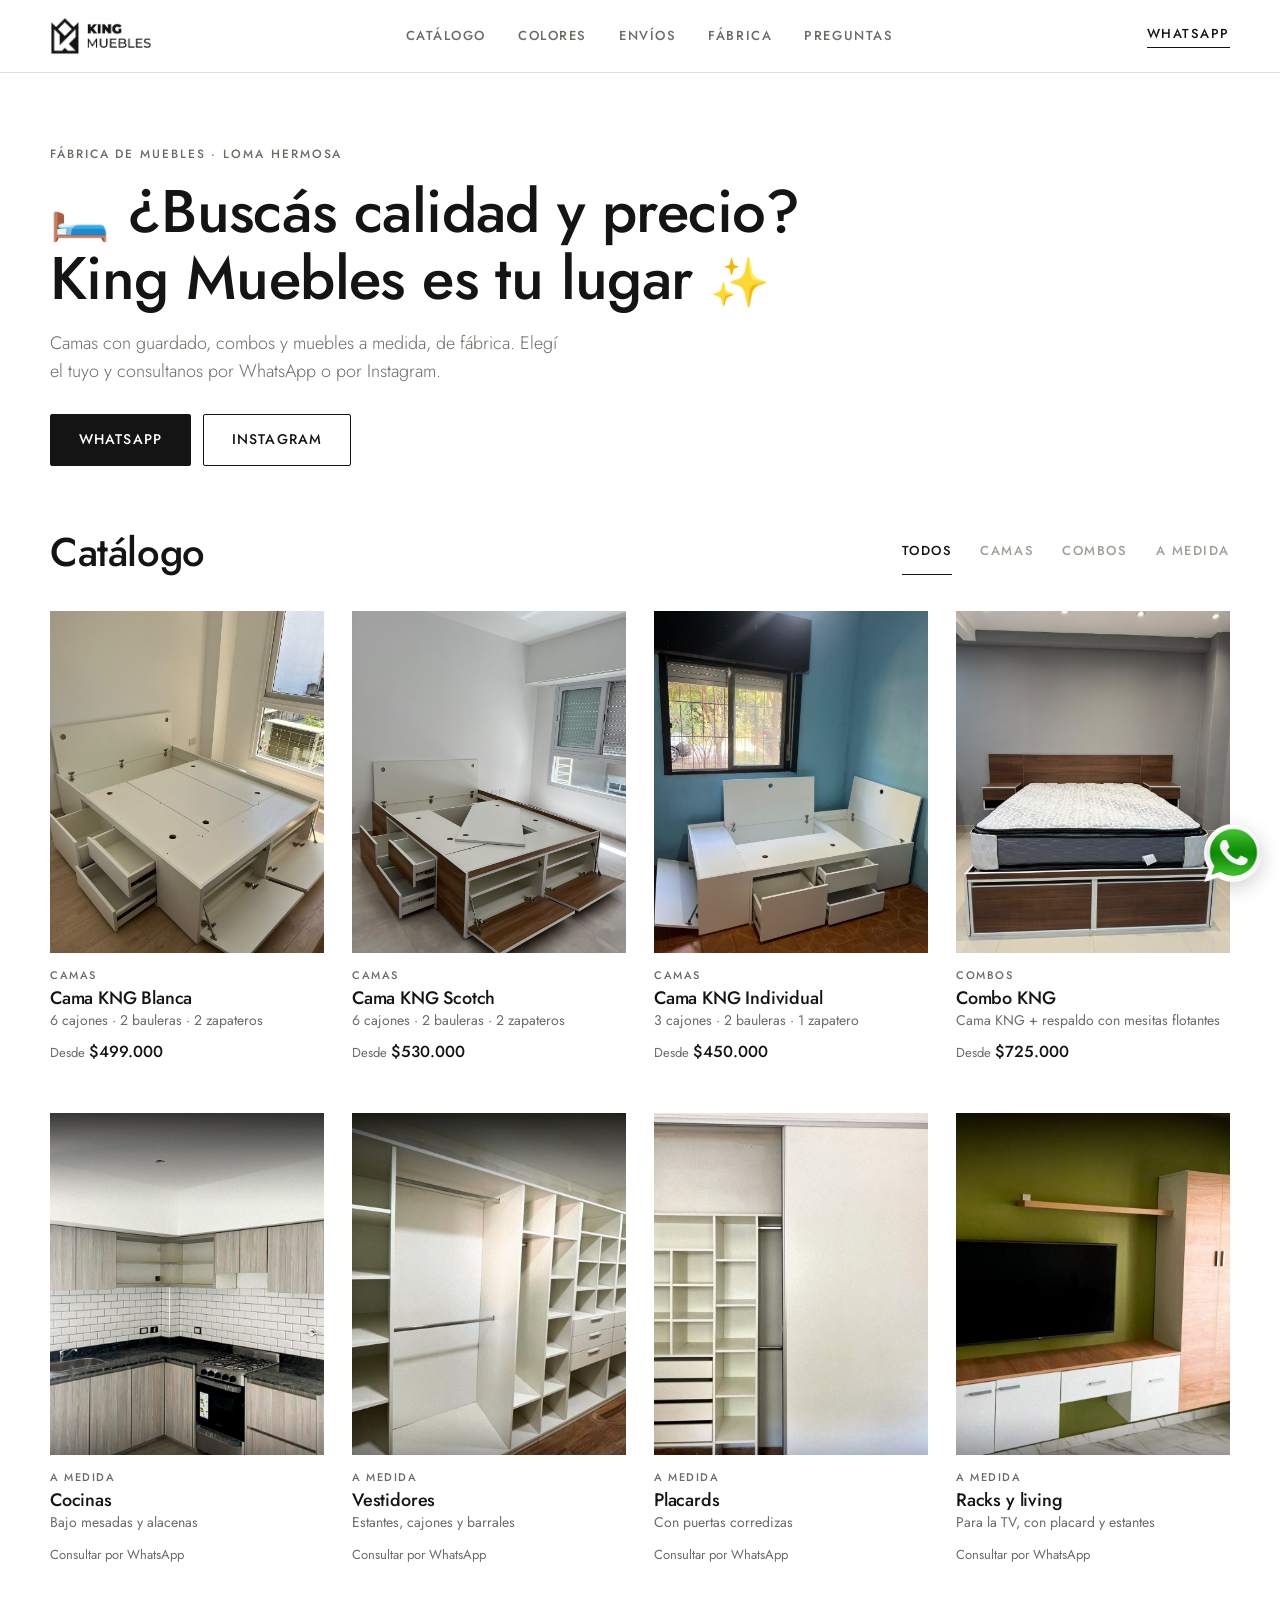
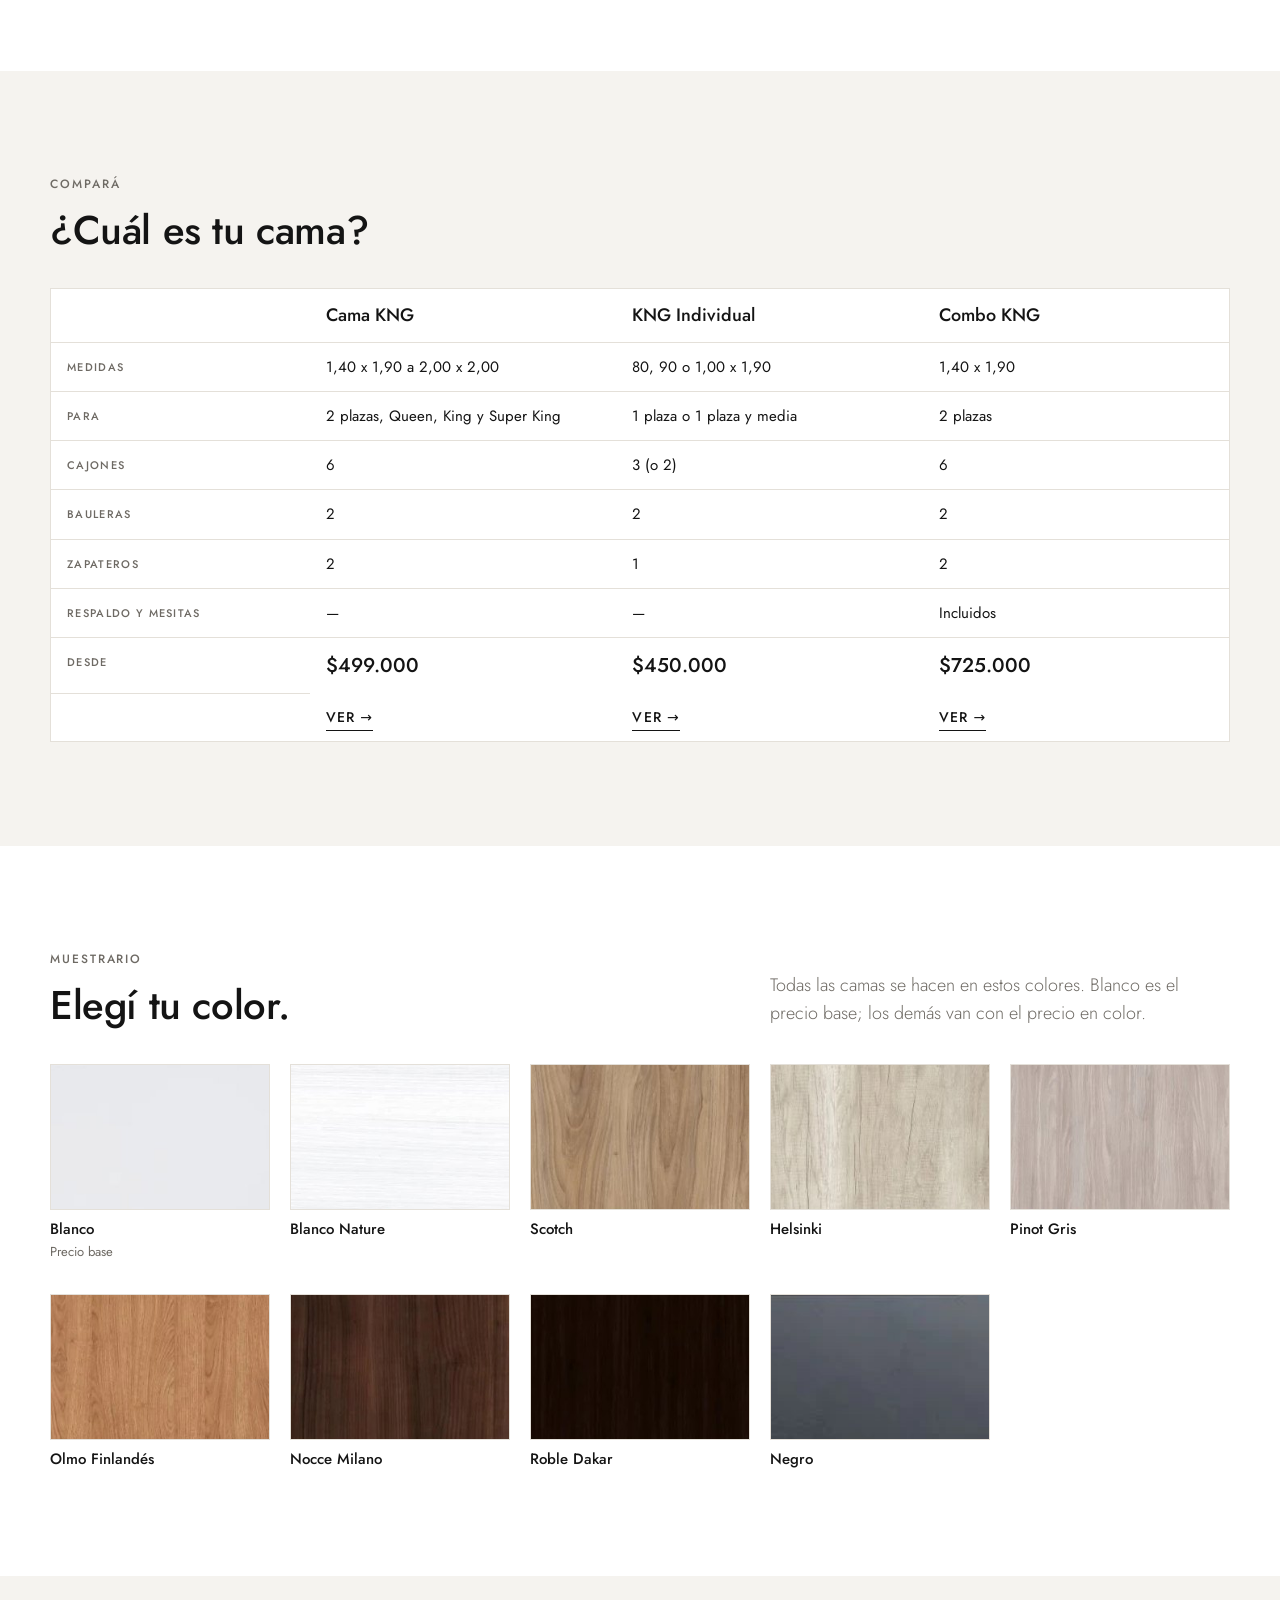
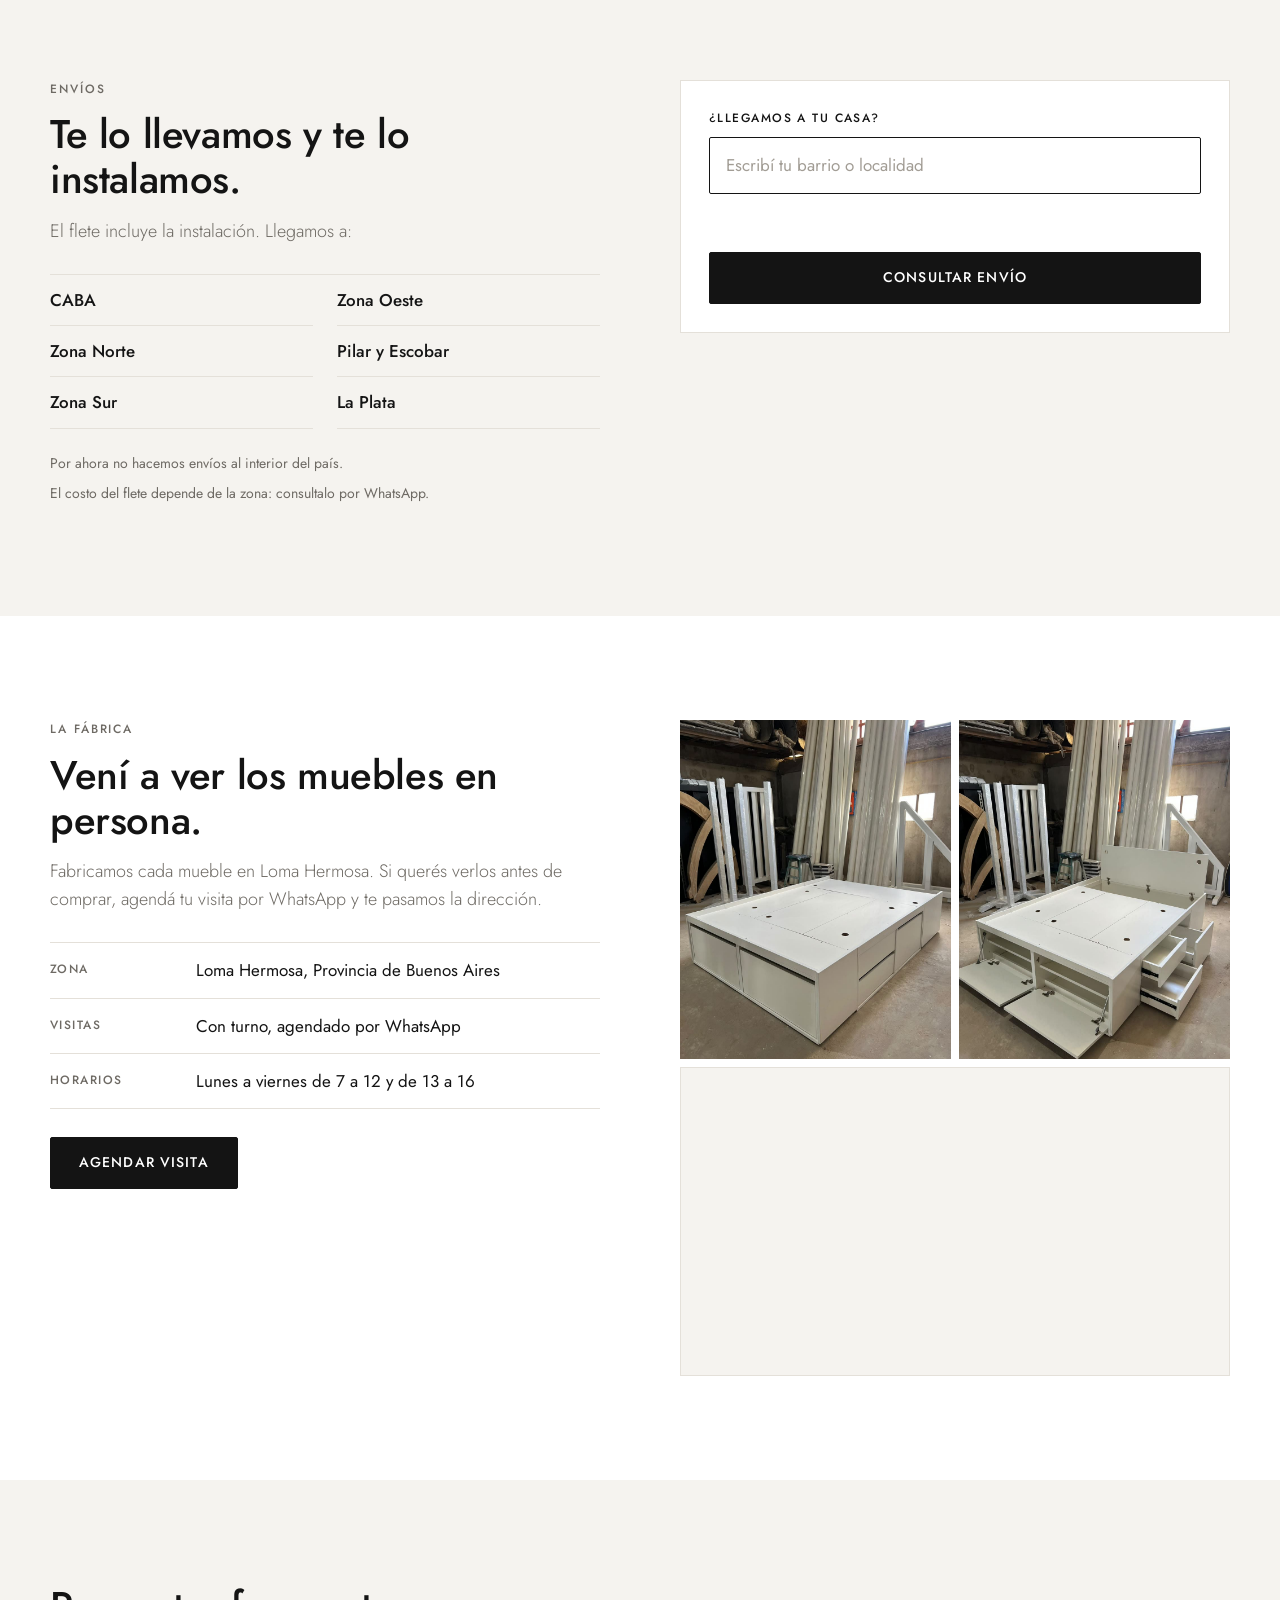
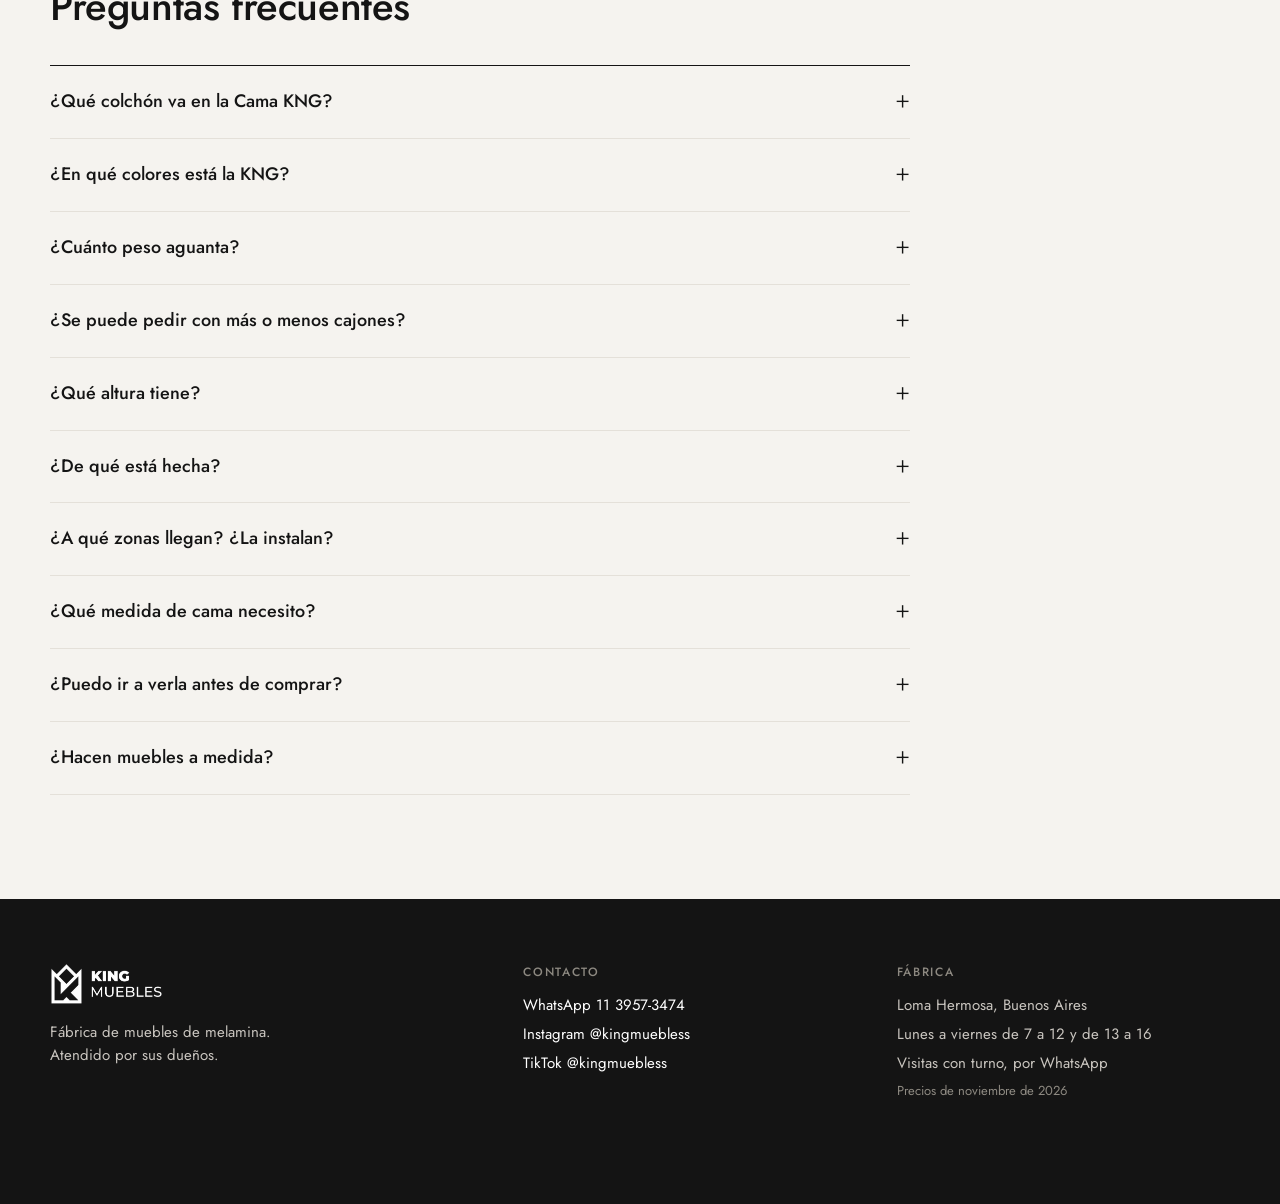
==== commit 02ac54f3: "Lanzamiento: sale de versión de prueba y pasa a kingmuebles.github.io - Google puede indexarla: sin " ====
--- a/index.html
+++ b/index.html
@@ -3,7 +3,7 @@
 <head>
   <meta charset="utf-8">
   <meta name="viewport" content="width=device-width, initial-scale=1">
-  <meta name="robots" content="noindex, nofollow">  <!-- versión de prueba: que Google no la indexe -->
+  <link rel="canonical" href="https://kingmuebles.github.io/">
   <title>King Muebles · Fábrica de muebles de melamina</title>
   <link rel="icon" type="image/png" sizes="32x32" href="assets/favicon-32.png">
   <link rel="apple-touch-icon" href="assets/apple-touch-icon.png">
@@ -13,17 +13,17 @@
   <meta property="og:site_name" content="King Muebles">
   <meta property="og:title" content="King Muebles · Fábrica de muebles">
   <meta property="og:description" content="🛏️ ¿Buscás calidad y precio? King Muebles es tu lugar ✨ Camas con guardado y muebles a medida, de fábrica.">
-  <meta property="og:image" content="https://agustinjjesus.github.io/king-muebles-maqueta/assets/og-king-muebles.jpg">
+  <meta property="og:image" content="https://kingmuebles.github.io/assets/og-king-muebles.jpg">
   <meta property="og:image:width" content="1200">
   <meta property="og:image:height" content="630">
-  <meta property="og:url" content="https://agustinjjesus.github.io/king-muebles-maqueta/">
+  <meta property="og:url" content="https://kingmuebles.github.io/">
   <meta name="twitter:card" content="summary_large_image">
   <meta name="description" content="Camas con cajones, bauleras y zapateros en melamina de 18 mm, hechas en nuestra fábrica. Envío con instalación en CABA y GBA.">
   <link rel="preconnect" href="https://fonts.googleapis.com">
   <link rel="preconnect" href="https://fonts.gstatic.com" crossorigin>
   <link href="https://fonts.googleapis.com/css2?family=Jost:wght@300;400;500;600&display=swap" rel="stylesheet">
   <link rel="stylesheet" href="estilos.css?v=19">
-  <script src="datos.js?v=24"></script>
+  <script src="datos.js?v=25"></script>
 </head>
 <body>
 
@@ -237,13 +237,14 @@
         <h4>Contacto</h4>
         <p><a data-wa="Hola! Vi la web de King Muebles y quería hacer una consulta.">WhatsApp 11 3957-3474</a></p>
         <p><a href="https://www.instagram.com/kingmuebless/" target="_blank" rel="noopener">Instagram @kingmuebless</a></p>
+        <p><a href="https://www.tiktok.com/@kingmuebless" target="_blank" rel="noopener">TikTok @kingmuebless</a></p>
       </div>
       <div>
         <h4>Fábrica</h4>
         <p>Loma Hermosa, Buenos Aires</p>
         <p>Lunes a viernes de 7 a 12 y de 13 a 16</p>
         <p>Visitas con turno, por WhatsApp</p>
-        <p class="prueba">Versión de prueba · precios a confirmar</p>
+        <p class="prueba">Precios de noviembre de 2026</p>
       </div>
     </div>
   </footer>
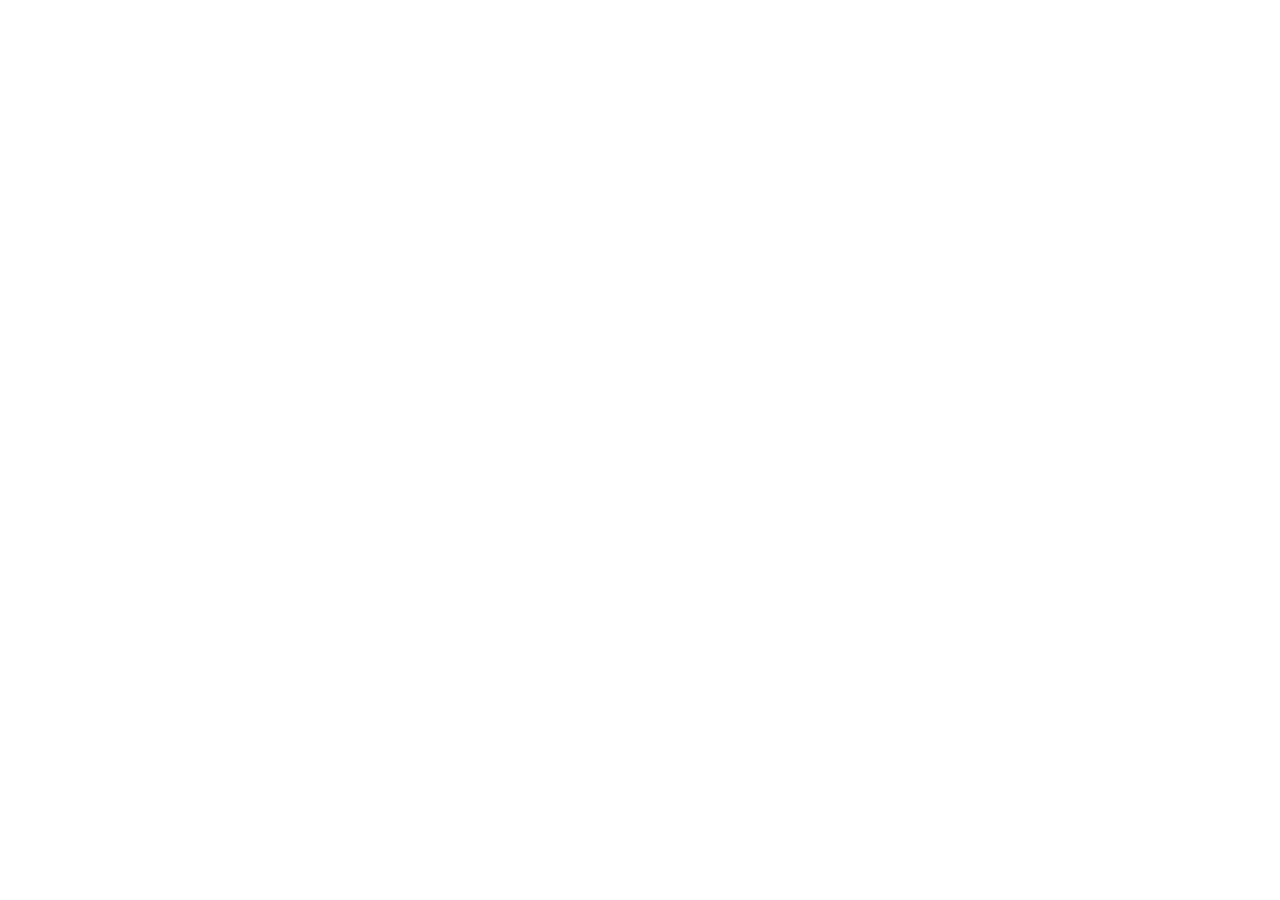
==== commit 7b203f2e: "La web se mudó a kingmuebles.github.io: esta dirección redirige Co-Authored-By: Claude Opus 5.5 <nor" ====
--- a/index.html
+++ b/index.html
@@ -2,364 +2,17 @@
 <html lang="es-AR">
 <head>
   <meta charset="utf-8">
-  <meta name="viewport" content="width=device-width, initial-scale=1">
+  <meta name="robots" content="noindex">
+  <title>King Muebles</title>
   <link rel="canonical" href="https://kingmuebles.github.io/">
-  <title>King Muebles · Fábrica de muebles de melamina</title>
-  <link rel="icon" type="image/png" sizes="32x32" href="assets/favicon-32.png">
-  <link rel="apple-touch-icon" href="assets/apple-touch-icon.png">
-  <meta name="theme-color" content="#141414">
-  <!-- vista previa al compartir el link (WhatsApp, Instagram, Facebook) -->
-  <meta property="og:type" content="website">
-  <meta property="og:site_name" content="King Muebles">
-  <meta property="og:title" content="King Muebles · Fábrica de muebles">
-  <meta property="og:description" content="🛏️ ¿Buscás calidad y precio? King Muebles es tu lugar ✨ Camas con guardado y muebles a medida, de fábrica.">
-  <meta property="og:image" content="https://kingmuebles.github.io/assets/og-king-muebles.jpg">
-  <meta property="og:image:width" content="1200">
-  <meta property="og:image:height" content="630">
-  <meta property="og:url" content="https://kingmuebles.github.io/">
-  <meta name="twitter:card" content="summary_large_image">
-  <meta name="description" content="Camas con cajones, bauleras y zapateros en melamina de 18 mm, hechas en nuestra fábrica. Envío con instalación en CABA y GBA.">
-  <link rel="preconnect" href="https://fonts.googleapis.com">
-  <link rel="preconnect" href="https://fonts.gstatic.com" crossorigin>
-  <link href="https://fonts.googleapis.com/css2?family=Jost:wght@300;400;500;600&display=swap" rel="stylesheet">
-  <link rel="stylesheet" href="estilos.css?v=19">
-  <script src="datos.js?v=25"></script>
+  <meta http-equiv="refresh" content="0; url=https://kingmuebles.github.io/">
+  <script>
+    // la web se mudó a kingmuebles.github.io: lleva a la misma página en la dirección nueva
+    var p = location.pathname.replace(/^\/king-muebles-maqueta\/?/, "");
+    location.replace("https://kingmuebles.github.io/" + p + location.search + location.hash);
+  </script>
 </head>
 <body>
-
-  <header class="cabecera">
-    <div class="contenedor">
-      <a class="logo" href="index.html"><img src="assets/logo-negro.png" alt="King Muebles"></a>
-      <nav class="menu-escritorio">
-        <a href="#catalogo">Catálogo</a>
-        <a href="#colores">Colores</a>
-        <a href="#envios">Envíos</a>
-        <a href="#fabrica">Fábrica</a>
-        <a href="#preguntas">Preguntas</a>
-      </nav>
-      <div class="cabecera-acciones">
-        <details class="menu-movil">
-          <summary>Menú</summary>
-          <nav>
-            <a href="#catalogo">Catálogo</a>
-            <a href="#colores">Colores</a>
-            <a href="#envios">Envíos</a>
-            <a href="#fabrica">Fábrica</a>
-            <a href="#preguntas">Preguntas</a>
-          </nav>
-        </details>
-        <a class="contacto" data-wa="Hola! Vi la web de King Muebles y quería hacer una consulta.">WhatsApp</a>
-      </div>
-    </div>
-  </header>
-
-  <section class="portada">
-    <div class="contenedor">
-      <p class="eyebrow">Fábrica de muebles · Loma Hermosa</p>
-      <h1><span class="emoji" aria-hidden="true">🛏️</span> ¿Buscás calidad y precio?<br> King Muebles es&nbsp;tu&nbsp;lugar&nbsp;<span class="emoji" aria-hidden="true">✨</span></h1>
-      <p class="lead">Camas con guardado, combos y muebles a medida, de fábrica. Elegí el tuyo y consultanos por WhatsApp o por Instagram.</p>
-      <div class="acciones">
-        <a class="btn btn-negro" data-wa="Hola! Vi el catálogo de King Muebles y quería hacer una consulta.">WhatsApp</a>
-        <a class="btn btn-borde" data-ig>Instagram</a>
-      </div>
-    </div>
-  </section>
-
-  <section class="seccion" id="catalogo">
-    <div class="contenedor">
-      <div class="seccion-cabeza">
-        <h2>Catálogo</h2>
-        <div class="pestanas" role="tablist">
-          <button class="pestana activa" data-cat="todos">Todos</button>
-          <button class="pestana" data-cat="Camas">Camas</button>
-          <button class="pestana" data-cat="Combos">Combos</button>
-          <button class="pestana" data-cat="Colchones">Colchones</button>
-          <button class="pestana" data-cat="A medida">A medida</button>
-        </div>
-      </div>
-      <div class="grilla" id="grilla">
-        <!-- los productos del catálogo se cargan desde datos.js, antes de estas tarjetas.
-             Fotos de trabajos que mandó Ramiro (23/10), recortadas sin el logo del post de Instagram -->
-        <a class="producto" data-cat="A medida" data-wa="Hola! Quiero consultar por una cocina a medida."><div class="foto"><img src="assets/medida/medida-cocina.jpg" alt="Cocina a medida en L con bajo mesadas y alacenas" loading="lazy"></div><span class="categoria">A medida</span><h3>Cocinas</h3><span class="detalle">Bajo mesadas y alacenas</span><span class="precio"><small>Consultar por WhatsApp</small></span></a>
-        <a class="producto" data-cat="A medida" data-wa="Hola! Quiero consultar por un vestidor a medida."><div class="foto"><img src="assets/medida/medida-vestidor.jpg" alt="Vestidor a medida con estantes, cajones y barrales" loading="lazy"></div><span class="categoria">A medida</span><h3>Vestidores</h3><span class="detalle">Estantes, cajones y barrales</span><span class="precio"><small>Consultar por WhatsApp</small></span></a>
-        <a class="producto" data-cat="A medida" data-wa="Hola! Quiero consultar por un placard a medida."><div class="foto"><img src="assets/medida/medida-placard.jpg" alt="Placard a medida con puertas corredizas" loading="lazy"></div><span class="categoria">A medida</span><h3>Placards</h3><span class="detalle">Con puertas corredizas</span><span class="precio"><small>Consultar por WhatsApp</small></span></a>
-        <a class="producto" data-cat="A medida" data-wa="Hola! Quiero consultar por un rack o mueble de TV a medida."><div class="foto"><img src="assets/medida/medida-rack.jpg" alt="Rack de TV a medida con placard y estante" loading="lazy"></div><span class="categoria">A medida</span><h3>Racks y living</h3><span class="detalle">Para la TV, con placard y estantes</span><span class="precio"><small>Consultar por WhatsApp</small></span></a>
-      </div>
-    </div>
-  </section>
-
-  <section class="seccion seccion-alt" id="comparar">
-    <div class="contenedor">
-      <div class="seccion-cabeza">
-        <div>
-          <p class="eyebrow">Compará</p>
-          <h2>¿Cuál es tu cama?</h2>
-        </div>
-      </div>
-      <table class="comparar" id="tabla-comparar"></table>
-    </div>
-  </section>
-
-  <section class="seccion" id="colores">
-    <div class="contenedor">
-      <div class="seccion-cabeza">
-        <div>
-          <p class="eyebrow">Muestrario</p>
-          <h2>Elegí tu color.</h2>
-        </div>
-        <p class="lead colores-lead">Todas las camas se hacen en estos colores. Blanco es el precio base; los demás van con el precio en color.</p>
-      </div>
-      <ul class="muestrario" id="muestrario"></ul>
-    </div>
-  </section>
-
-  <section class="seccion seccion-alt" id="envios">
-    <div class="contenedor dos-col">
-      <div>
-        <p class="eyebrow">Envíos</p>
-        <h2>Te lo llevamos y te lo instalamos.</h2>
-        <p class="lead">El flete incluye la instalación. Llegamos a:</p>
-        <ul class="zonas">
-          <li>CABA</li>
-          <li>Zona Norte</li>
-          <li>Zona Sur</li>
-          <li>Zona Oeste</li>
-          <li>Pilar y Escobar</li>
-          <li>La Plata</li>
-        </ul>
-        <p class="nota">Por ahora no hacemos envíos al interior del país.</p>
-        <p class="nota">El costo del flete depende de la zona: consultalo por WhatsApp.</p>
-      </div>
-      <div class="buscador">
-        <label for="localidad">¿Llegamos a tu casa?</label>
-        <input id="localidad" list="localidades" placeholder="Escribí tu barrio o localidad" autocomplete="off">
-        <datalist id="localidades"></datalist>
-        <p class="resultado-zona" id="resultado-zona" aria-live="polite"></p>
-        <a class="btn btn-negro btn-ancho" id="consultar-envio" data-wa="Hola! Quería consultar el envío a mi zona.">Consultar envío</a>
-      </div>
-    </div>
-  </section>
-
-  <section class="seccion" id="fabrica">
-    <div class="contenedor dos-col">
-      <div>
-        <p class="eyebrow">La fábrica</p>
-        <h2>Vení a ver los muebles en persona.</h2>
-        <p class="lead">Fabricamos cada mueble en Loma Hermosa. Si querés verlos antes de comprar, agendá tu visita por WhatsApp y te pasamos la dirección.</p>
-        <dl class="ficha-datos">
-          <div><dt>Zona</dt><dd>Loma Hermosa, Provincia de Buenos Aires</dd></div>
-          <div><dt>Visitas</dt><dd>Con turno, agendado por WhatsApp</dd></div>
-          <div><dt>Horarios</dt><dd>Lunes a viernes de 7 a 12 y de 13 a 16</dd></div>
-        </dl>
-        <div class="acciones">
-          <a class="btn btn-negro" data-wa="Hola! Quiero agendar una visita a la fábrica.">Agendar visita</a>
-        </div>
-      </div>
-      <div class="fabrica-medios">
-        <div class="fotos-fabrica">
-          <img src="assets/reales/fabrica-2.jpg" alt="Cama KNG blanca terminada en la fábrica" loading="lazy">
-          <img src="assets/reales/fabrica-1.jpg" alt="Cama KNG blanca abierta en la fábrica" loading="lazy">
-        </div>
-        <div class="mapa">
-          <iframe title="Loma Hermosa, Provincia de Buenos Aires" src="https://maps.google.com/maps?q=Loma%20Hermosa%2C%20Buenos%20Aires&z=13&output=embed" loading="lazy" referrerpolicy="no-referrer-when-downgrade"></iframe>
-        </div>
-      </div>
-    </div>
-  </section>
-
-  <section class="seccion seccion-alt" id="preguntas">
-    <div class="contenedor">
-      <div class="seccion-cabeza"><h2>Preguntas frecuentes</h2></div>
-      <div class="preguntas">
-        <details>
-          <summary>¿Qué colchón va en la Cama KNG?</summary>
-          <p>La KNG de 1,40 x 1,90 lleva un colchón de 2 plazas. También la hacemos de 1,60 x 2,00 (Queen), 1,80 x 2,00 (King) y 2,00 x 2,00 (Super King): en la ficha elegís la medida y ves el precio.</p>
-        </details>
-        <details>
-          <summary>¿En qué colores está la KNG?</summary>
-          <p>En blanco o en cualquiera de los colores de nuestro muestrario. En la ficha de la cama elegís el color y ves el precio; en el catálogo tenés fotos de la blanca y de la Scotch.</p>
-        </details>
-        <details>
-          <summary>¿Cuánto peso aguanta?</summary>
-          <p>La estructura de la Cama KNG soporta hasta 600 kg.</p>
-        </details>
-        <details>
-          <summary>¿Se puede pedir con más o menos cajones?</summary>
-          <p>Sí. La KNG se hace con 4, 6 u 8 cajones, siempre con 2 bauleras y 2 zapateros.</p>
-        </details>
-        <details>
-          <summary>¿Qué altura tiene?</summary>
-          <p>La base mide 40 cm de alto. Si la querés más baja, la hacemos de 30 cm.</p>
-        </details>
-        <details>
-          <summary>¿De qué está hecha?</summary>
-          <p>Melamina de 18 mm, interior y exterior, con cantos de PVC. Cajones con guías telescópicas, herrajes metálicos, bauleras con bisagras y zapateros con pistones y bisagras.</p>
-        </details>
-        <details>
-          <summary>¿A qué zonas llegan? ¿La instalan?</summary>
-          <p>Llegamos a CABA, Zona Norte, Zona Sur, Zona Oeste, Pilar, Escobar y La Plata, y el flete incluye la instalación. Por ahora no hacemos envíos al interior del país.</p>
-        </details>
-        <details>
-          <summary>¿Qué medida de cama necesito?</summary>
-          <p>Depende del colchón. Estas son las medidas más comunes:</p>
-          <table class="tabla-medidas">
-            <thead><tr><th>Cama</th><th>Colchón</th></tr></thead>
-            <tbody>
-              <tr><td>1 plaza</td><td>80 x 190 o 90 x 190 cm</td></tr>
-              <tr><td>1 plaza y media</td><td>100 x 190 cm</td></tr>
-              <tr><td>2 plazas</td><td>140 x 190 cm</td></tr>
-              <tr><td>Queen</td><td>160 x 200 cm</td></tr>
-              <tr><td>King</td><td>180 x 200 cm</td></tr>
-              <tr><td>Super King</td><td>200 x 200 cm</td></tr>
-            </tbody>
-          </table>
-          <p>Si tu colchón tiene otra medida, consultanos: hacemos la cama a medida.</p>
-        </details>
-        <details>
-          <summary>¿Puedo ir a verla antes de comprar?</summary>
-          <p>Sí, con turno. La fábrica está en Loma Hermosa: escribinos por WhatsApp, agendamos el día y te pasamos la dirección. Atendemos de lunes a viernes de 7 a 12 y de 13 a 16.</p>
-        </details>
-        <details>
-          <summary>¿Hacen muebles a medida?</summary>
-          <p>Sí: cocinas (bajo mesadas y alacenas), vestidores, placards, racks y muebles para el hogar y para comercios. Contanos qué necesitás por WhatsApp y te pasamos presupuesto.</p>
-        </details>
-      </div>
-    </div>
-  </section>
-
-  <footer class="pie">
-    <div class="contenedor">
-      <div>
-        <img class="logo-pie" src="assets/logo.png" alt="King Muebles">
-        <p style="margin-top:16px">Fábrica de muebles de melamina.<br>Atendido por sus dueños.</p>
-      </div>
-      <div>
-        <h4>Contacto</h4>
-        <p><a data-wa="Hola! Vi la web de King Muebles y quería hacer una consulta.">WhatsApp 11 3957-3474</a></p>
-        <p><a href="https://www.instagram.com/kingmuebless/" target="_blank" rel="noopener">Instagram @kingmuebless</a></p>
-        <p><a href="https://www.tiktok.com/@kingmuebless" target="_blank" rel="noopener">TikTok @kingmuebless</a></p>
-      </div>
-      <div>
-        <h4>Fábrica</h4>
-        <p>Loma Hermosa, Buenos Aires</p>
-        <p>Lunes a viernes de 7 a 12 y de 13 a 16</p>
-        <p>Visitas con turno, por WhatsApp</p>
-        <p class="prueba">Precios de noviembre de 2026</p>
-      </div>
-    </div>
-  </footer>
-
-  <a class="wa-flotante" aria-label="Escribinos por WhatsApp" data-wa="Hola! Vi la web de King Muebles y quería hacer una consulta.">
-    <img src="assets/whatsapp.png" alt="">
-  </a>
-
-  <script>
-    // productos reales, al principio de la grilla (los marcados "oculto" no se muestran)
-    const grilla = document.getElementById("grilla");
-    KM.productos.filter((p) => !p.oculto).reverse().forEach((p) => {
-      const a = document.createElement("a");
-      a.className = "producto";
-      a.dataset.cat = p.categoria;
-      if (p.url) {
-        a.href = p.url;
-      } else {
-        // sin ficha todavía: abre WhatsApp con el producto
-        a.href = waLink(`Hola! Vi en la web ${articulo(p)} ${p.nombre} y quería ${p.desde ? "más info" : "consultar el precio"}.`);
-        a.target = "_blank";
-        a.rel = "noopener";
-      }
-      a.innerHTML = `
-        <div class="foto"><img src="${p.foto}" alt="${p.nombre}" loading="lazy"></div>
-        <span class="categoria">${p.categoria}</span>
-        <h3>${p.nombre}</h3>
-        <span class="detalle">${p.bajada}</span>
-        <span class="precio">${p.desde ? `<small>Desde </small>${pesos(p.desde)}` : "<small>Consultar precio</small>"}</span>`;
-      grilla.prepend(a);
-    });
-
-    // filtro por categoría (las migas de las fichas llegan con ?cat=Camas, etc.); sin productos, sin pestaña
-    document.querySelectorAll(".pestana").forEach((b) => {
-      b.hidden = b.dataset.cat !== "todos" && !grilla.querySelector(`.producto[data-cat="${b.dataset.cat}"]`);
-      b.addEventListener("click", () => {
-        document.querySelectorAll(".pestana").forEach((x) => x.classList.toggle("activa", x === b));
-        document.querySelectorAll("#grilla .producto").forEach((p) => {
-          p.hidden = b.dataset.cat !== "todos" && p.dataset.cat !== b.dataset.cat;
-        });
-      });
-    });
-    const catPedida = new URLSearchParams(location.search).get("cat");
-    const pestanaPedida = [...document.querySelectorAll(".pestana")].find((b) => b.dataset.cat === catPedida);
-    if (pestanaPedida) pestanaPedida.click();
-
-    // Compará las camas
-    (() => {
-      const c = KM.comparar;
-      const prods = c.productos.map((id) => KM.productos.find((p) => p.id === id));
-      const fila = (titulo, celdas, clase) => `<tr${clase ? ` class="${clase}"` : ""}><th scope="row">${titulo}</th>${celdas.map((x) => `<td>${x}</td>`).join("")}</tr>`;
-      document.getElementById("tabla-comparar").innerHTML =
-        `<thead><tr><td></td>${c.titulos.map((t) => `<th scope="col">${t}</th>`).join("")}</tr></thead><tbody>` +
-        c.filas.map(([t, celdas]) => fila(t, celdas)).join("") +
-        fila("Desde", prods.map((p) => `<strong>${pesos(p.desde)}</strong>`), "comparar-precio") +
-        fila("", prods.map((p) => `<a class="link-flecha" href="${p.url}">Ver →</a>`), "comparar-ver") +
-        "</tbody>";
-    })();
-
-    // Muestrario de colores en grande
-    document.getElementById("muestrario").innerHTML = KM.colores.map((c) =>
-      `<li><img src="${c.grande}" alt="Color ${c.nombre}" loading="lazy"><span>${c.nombre}</span>${c.nombre === "Blanco" ? "<small>Precio base</small>" : ""}</li>`).join("");
-
-    // ¿Llegamos a tu casa?
-    const lista = document.getElementById("localidades");
-    const vistos = new Set();
-    LUGARES.forEach((l) => {
-      const clave = l.nombre + "|" + l.partido;
-      if (vistos.has(clave)) return;
-      vistos.add(clave);
-      const o = document.createElement("option");
-      o.value = l.nombre;
-      if (l.nombre !== l.partido) o.label = l.partido;
-      lista.appendChild(o);
-    });
-    const campo = document.getElementById("localidad");
-    const resultado = document.getElementById("resultado-zona");
-    const botonEnvio = document.getElementById("consultar-envio");
-    campo.addEventListener("input", () => {
-      const texto = campo.value.trim();
-      const l = buscarLugar(texto);
-      resultado.className = "resultado-zona";
-      if (!texto) {
-        resultado.textContent = "";
-        return;
-      }
-      if (l && l.ambigua && l.exacta) {
-        // mismo nombre en dos partidos (ej. Remedios de Escalada)
-        resultado.classList.add("si");
-        resultado.textContent = l.opciones
-          .map((o) => `${o.nombre}, ${o.partido}: ${o.zona ? "llegamos (" + o.zona + ")" : "consultanos"}`)
-          .join(" · ");
-        botonEnvio.href = waLink(`Hola! Quería consultar el envío a ${l.opciones[0].nombre}.`);
-        return;
-      }
-      if (l && l.ambigua) {
-        resultado.textContent = "Seguí escribiendo o elegí tu localidad de la lista.";
-        return;
-      }
-      if (l && l.zona) {
-        const donde = l.nombre === l.partido || l.zona === l.partido || l.zona === "CABA" ? l.nombre : `${l.nombre}, ${l.partido}`;
-        resultado.classList.add("si");
-        resultado.textContent = `Llegamos a ${donde} (${l.zona}), con instalación incluida.`;
-        botonEnvio.href = waLink(`Hola! Quería consultar el envío a ${donde} (${l.zona}).`);
-      } else if (l) {
-        const donde = l.nombre === l.partido ? l.nombre : `${l.nombre}, ${l.partido}`;
-        resultado.classList.add("no");
-        resultado.textContent = `Consultanos: te confirmamos si llegamos a ${donde} y el costo del envío.`;
-        botonEnvio.href = waLink(`Hola! Quería consultar si llegan con el envío a ${donde}.`);
-      } else if (normal(texto).length >= 3) {
-        resultado.classList.add("no");
-        resultado.textContent = "No la encontramos. Escribinos y te confirmamos si llegamos.";
-        botonEnvio.href = waLink(`Hola! Quería consultar si llegan con el envío a ${texto}.`);
-      }
-    });
-  </script>
+  <p>King Muebles se mudó a <a href="https://kingmuebles.github.io/">kingmuebles.github.io</a>.</p>
 </body>
 </html>
